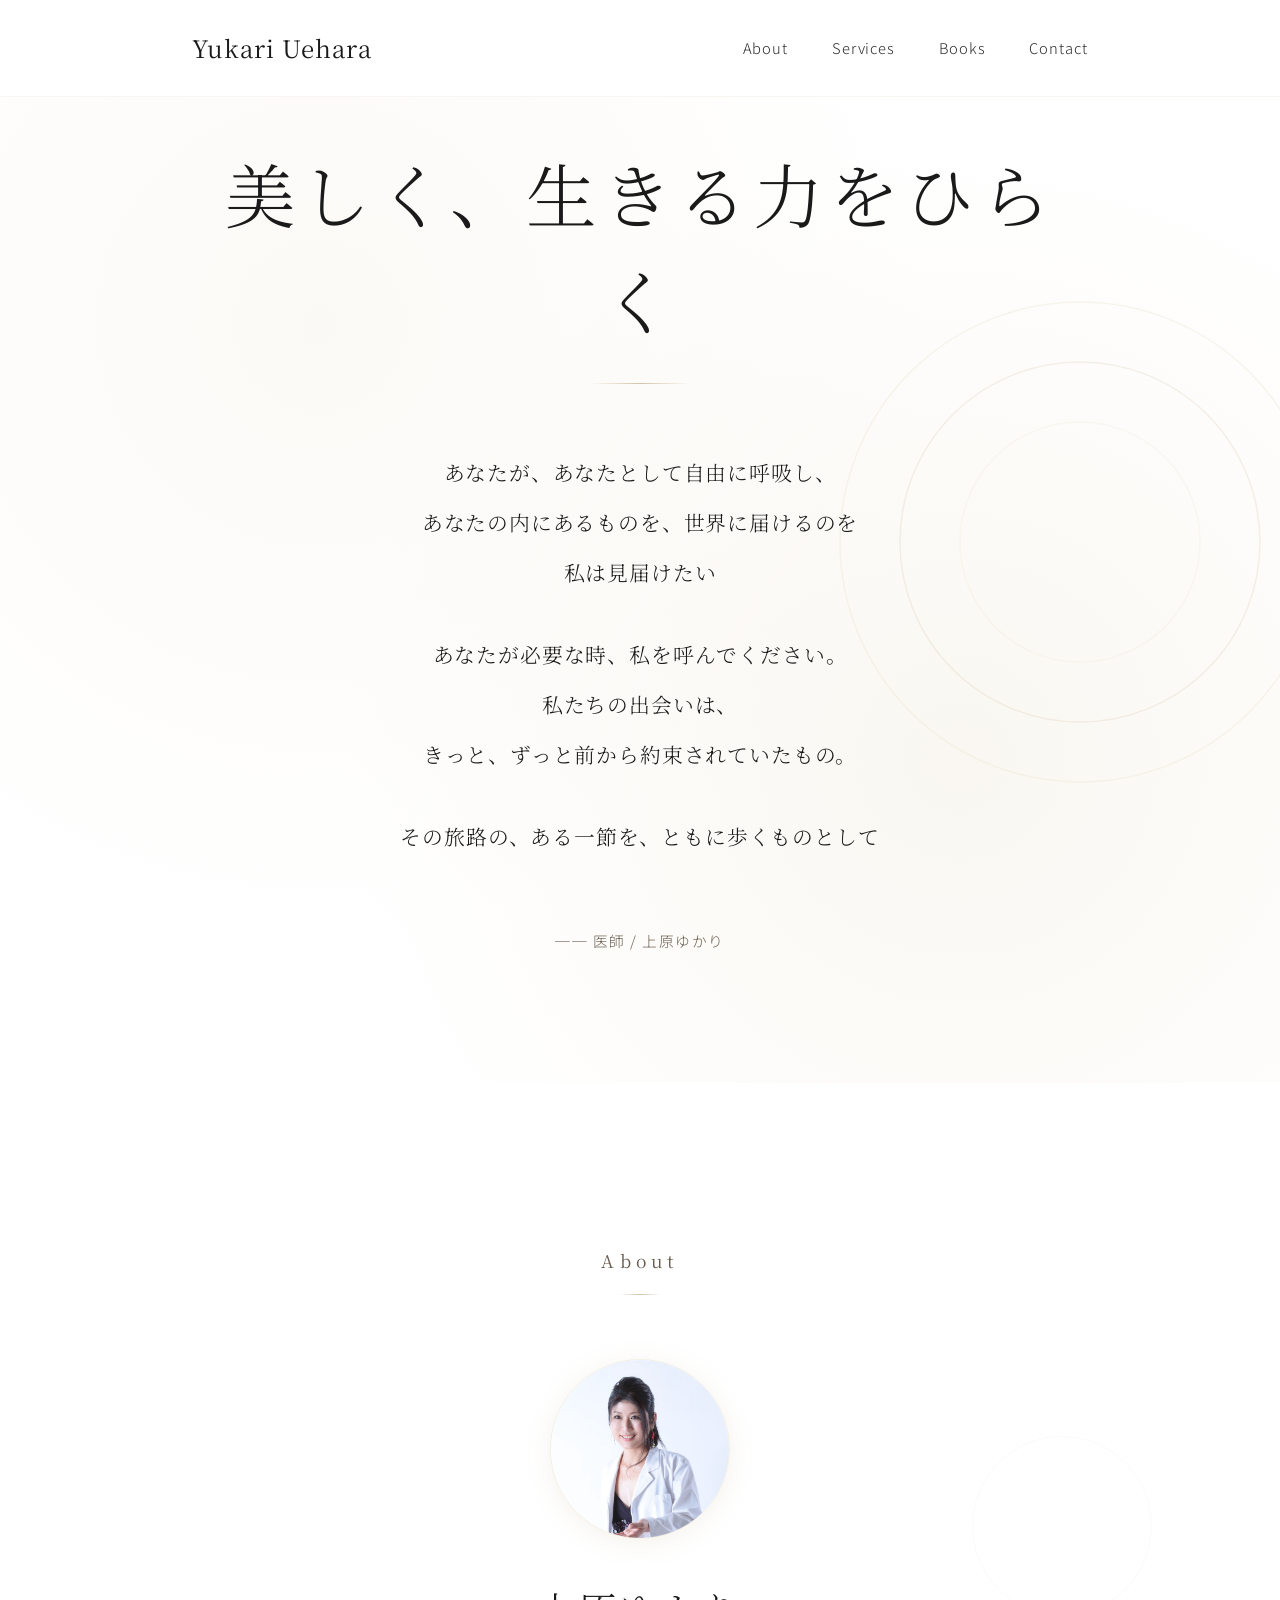
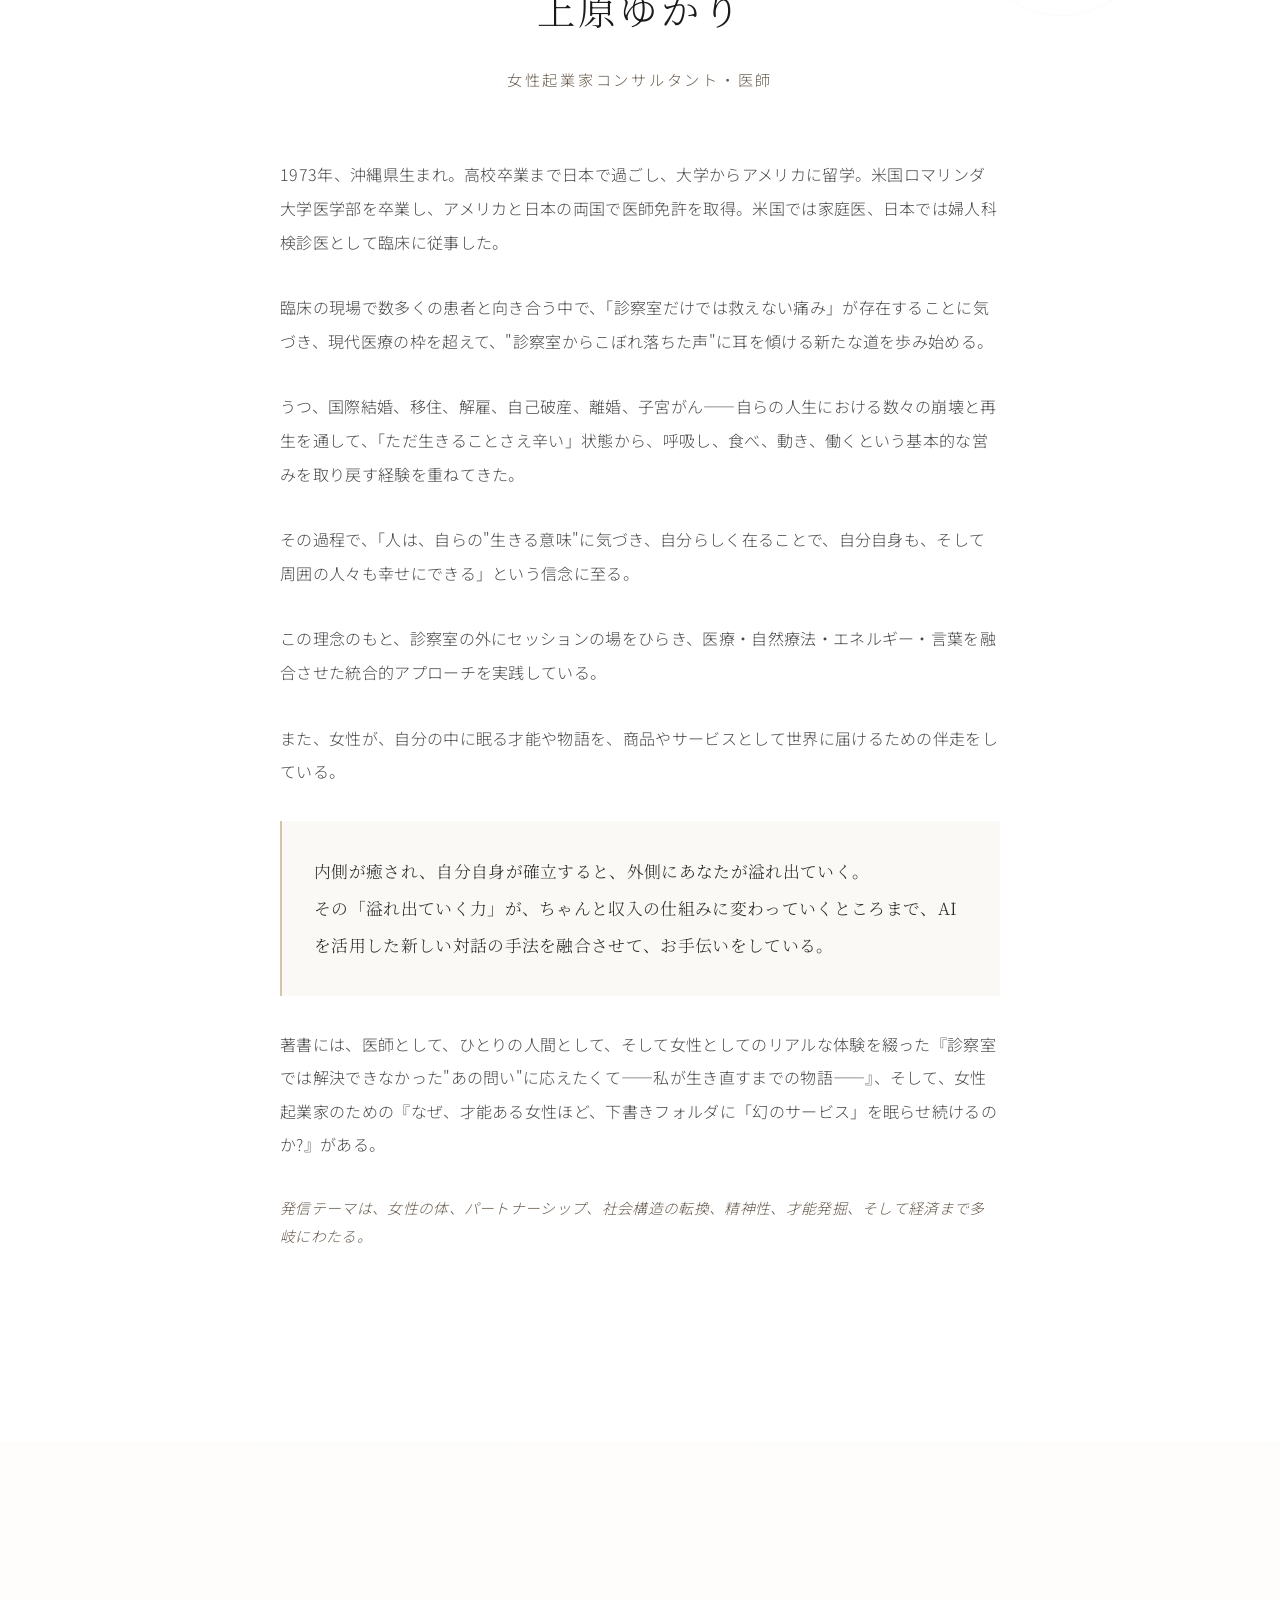
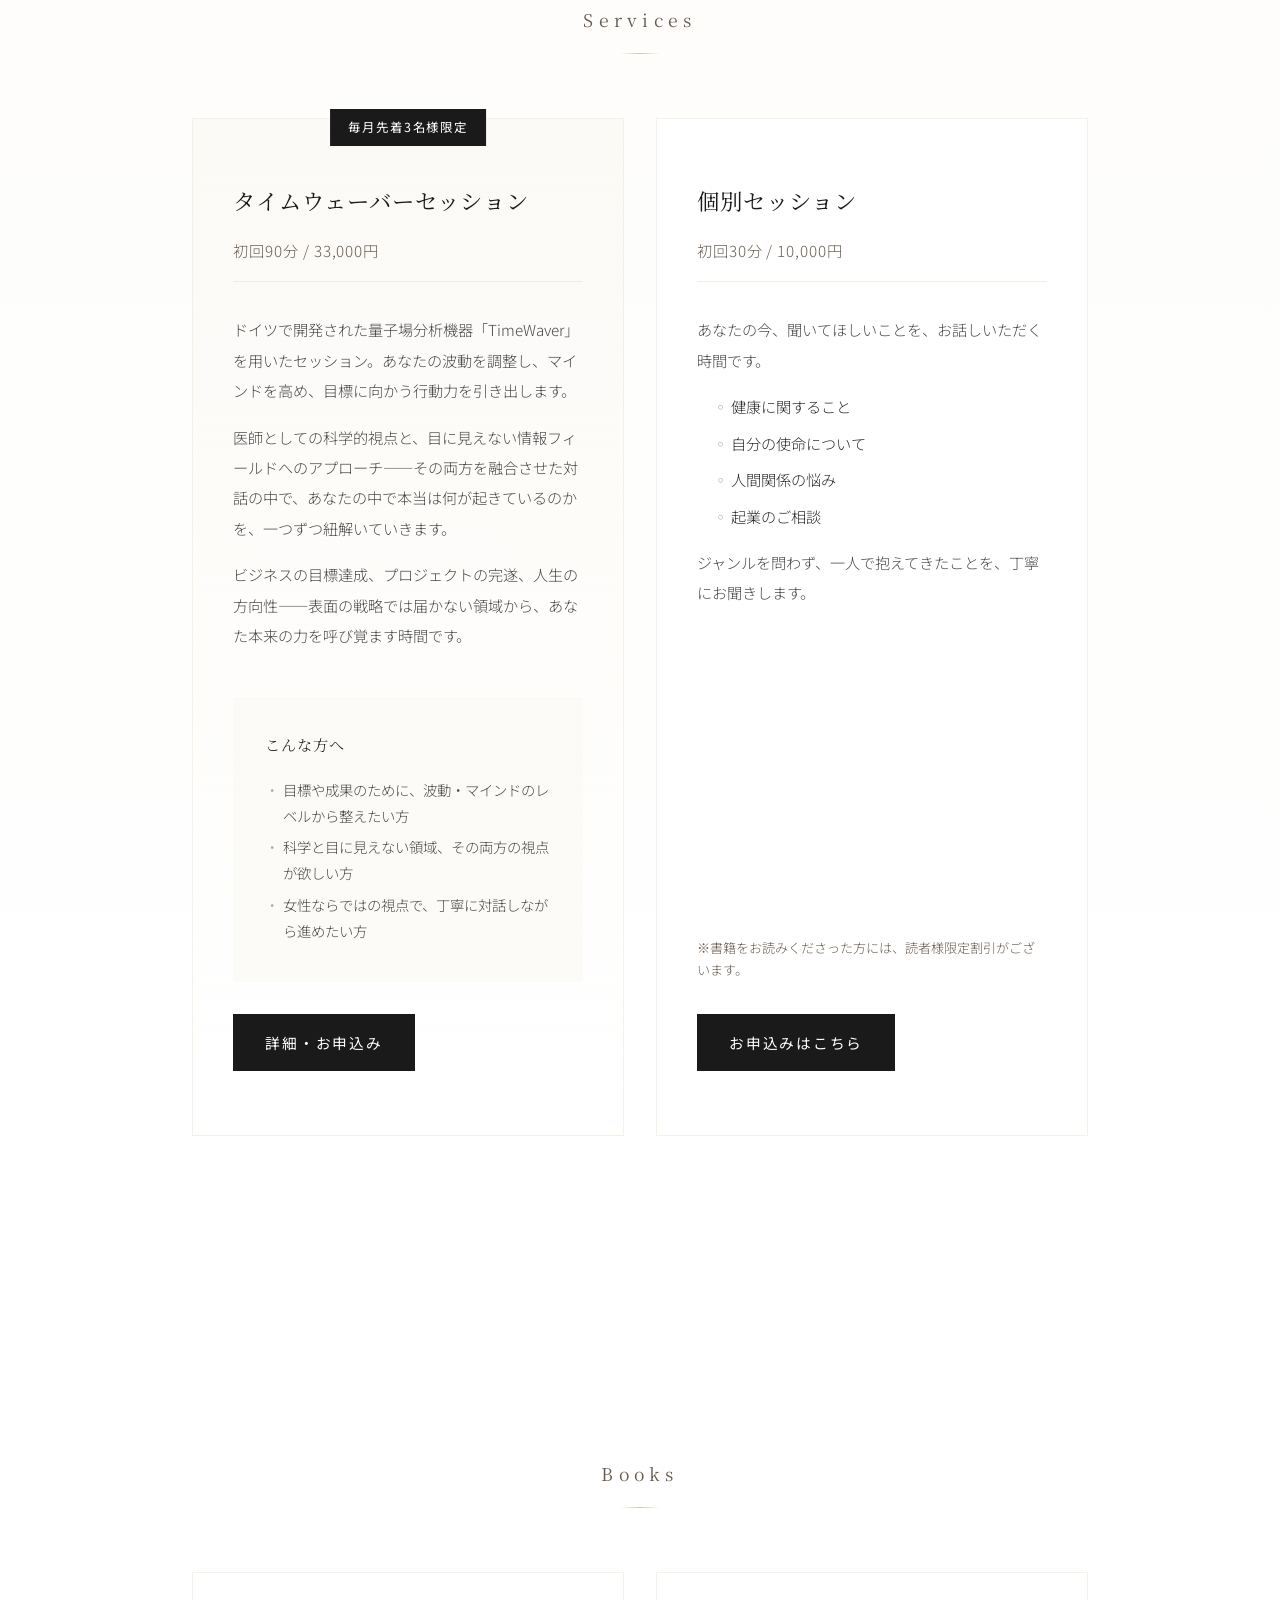
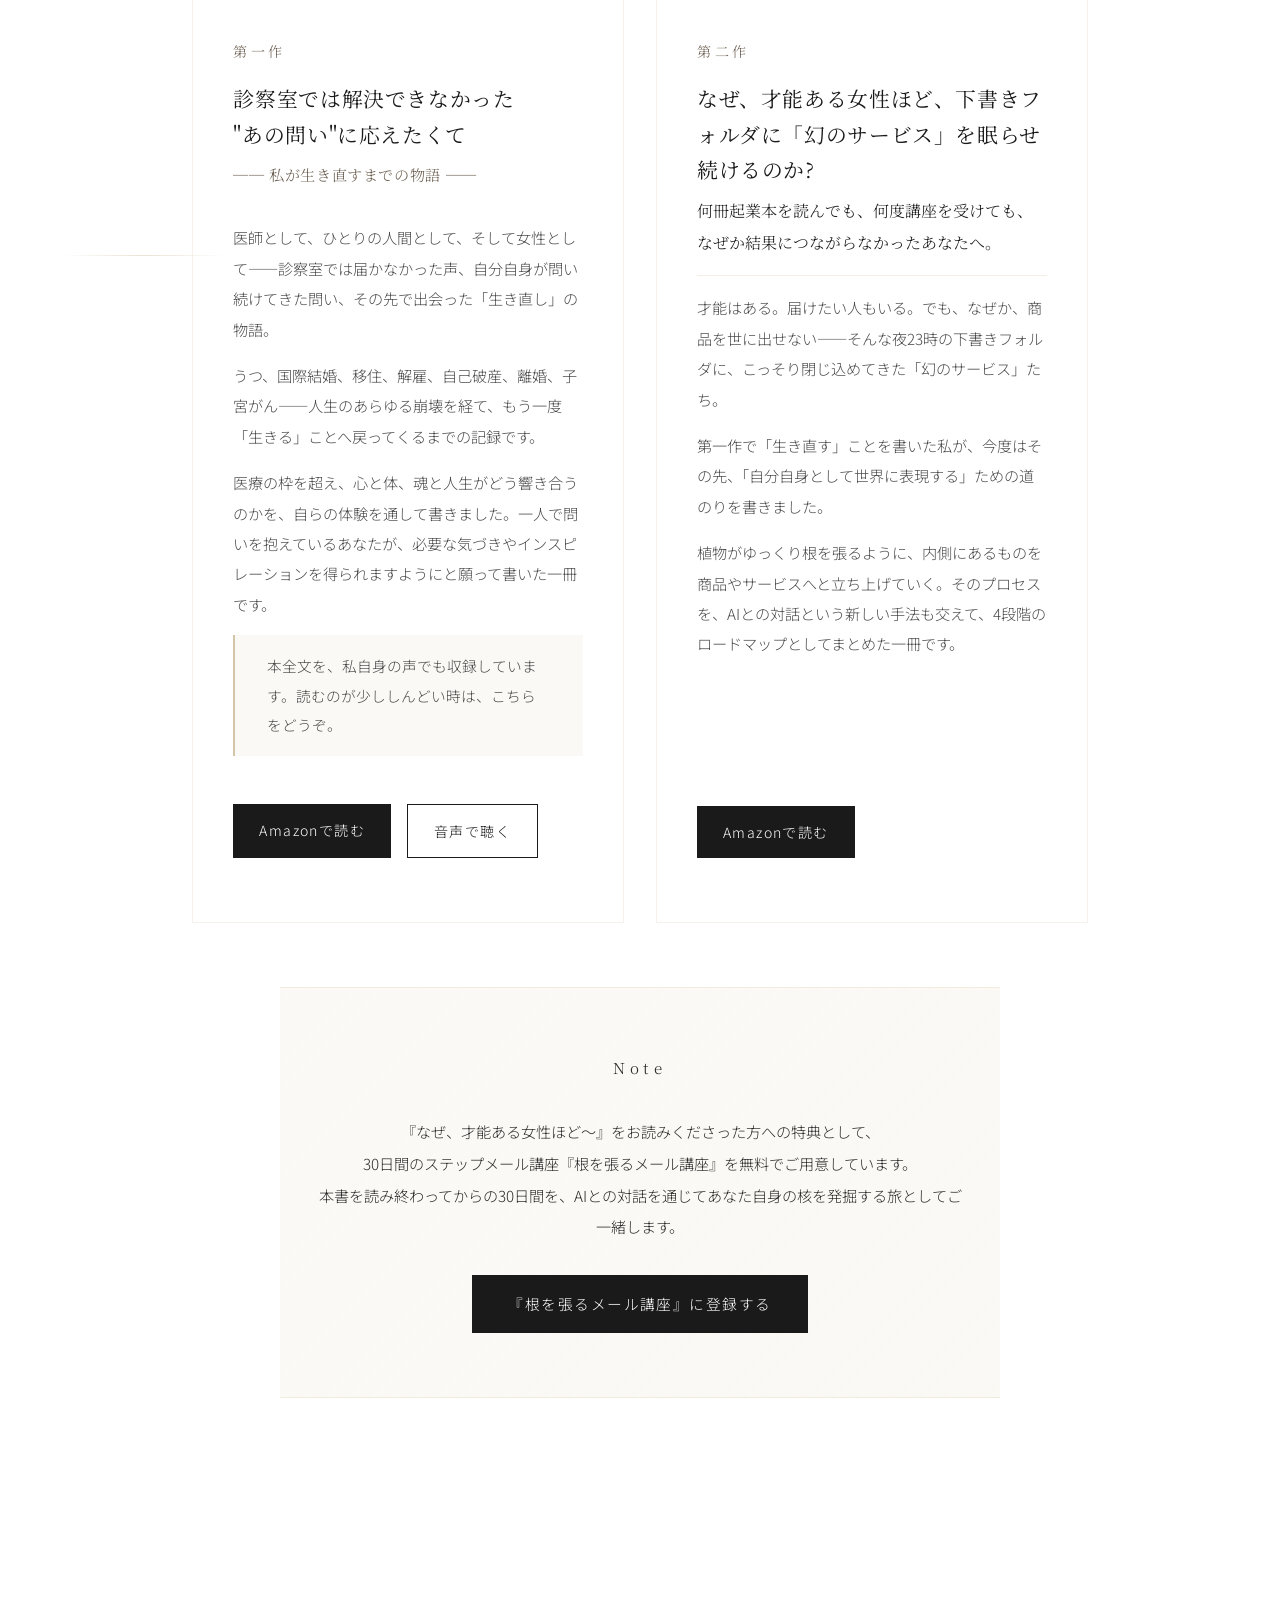
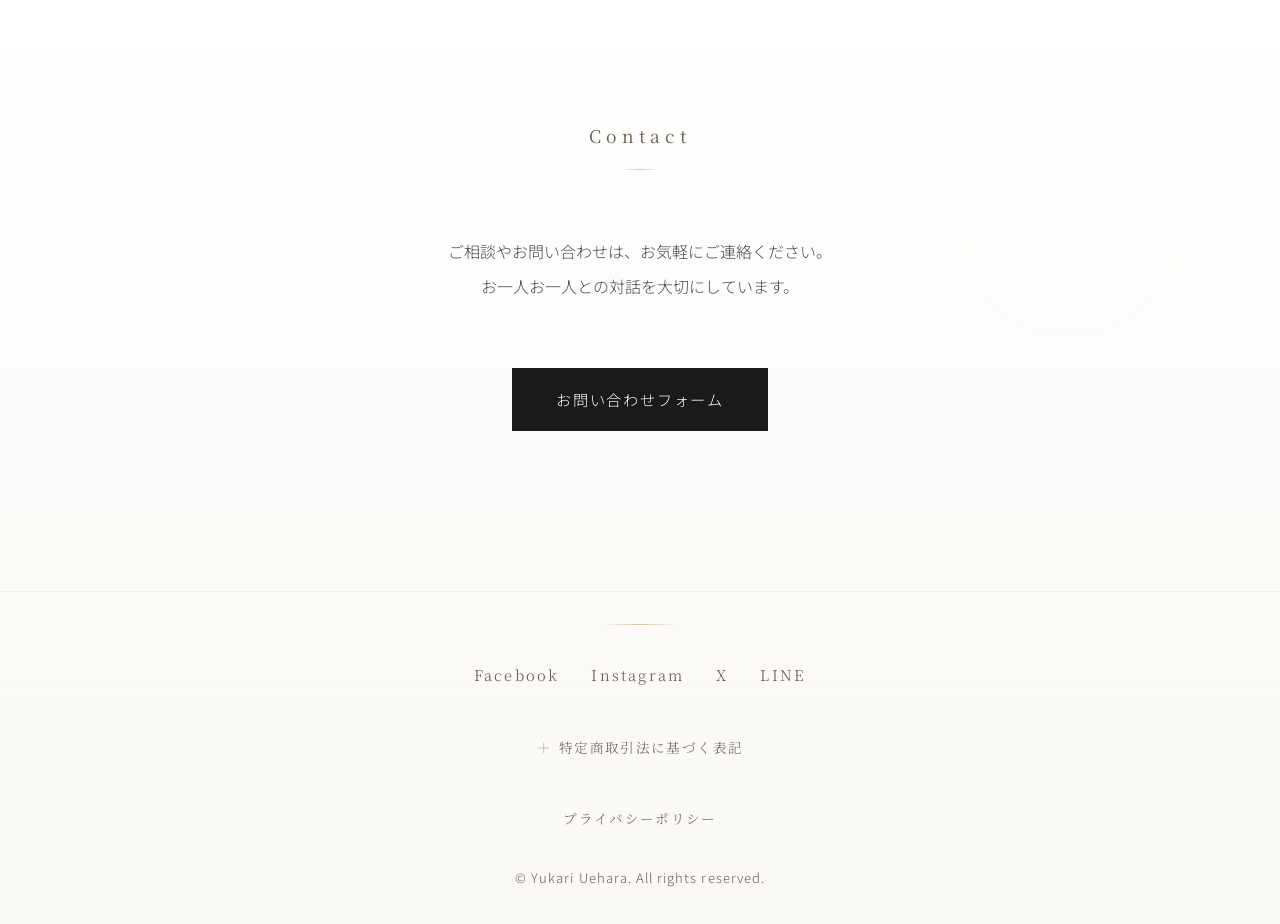
==== index.html @ 5e055781 "Add files via upload" ====
<!DOCTYPE html>
<html lang="ja">
<head>
    <meta charset="UTF-8">
    <meta name="viewport" content="width=device-width, initial-scale=1.0">
    <meta name="description" content="女性起業家コンサルタント・医師 上原ゆかり。内側を整え、外側に表現する旅をともに歩む伴走者として。タイムウェーバーセッション、個別セッション、書籍のご案内。">
    <meta name="keywords" content="上原ゆかり, 女性起業家コンサルタント, 医師, タイムウェーバー, ホリスティック医療, AI, 起業, 個別セッション">
    <meta property="og:title" content="Yukari Uehara - 美しく、生きる力をひらく">
    <meta property="og:description" content="女性起業家コンサルタント・医師 上原ゆかり。あなたが必要な時、私を呼んでください。">
    <meta property="og:type" content="website">
    <title>Yukari Uehara - 美しく、生きる力をひらく</title>
    <link rel="preconnect" href="https://fonts.googleapis.com">
    <link rel="preconnect" href="https://fonts.gstatic.com" crossorigin>
    <link href="https://fonts.googleapis.com/css2?family=Noto+Serif+JP:wght@300;400;500;600&family=Noto+Sans+JP:wght@300;400;500&display=swap" rel="stylesheet">
    <link rel="stylesheet" href="styles.css">
</head>
<body>
    <!-- Header -->
    <header>
        <div class="container header-inner">
            <div class="logo">
                <a href="#top">Yukari Uehara</a>
            </div>
            <button class="menu-toggle" aria-label="メニューを開く" aria-expanded="false">
                <span></span>
                <span></span>
                <span></span>
            </button>
            <nav id="primary-nav">
                <a href="#about">About</a>
                <a href="#services">Services</a>
                <a href="#books">Books</a>
                <a href="#contact">Contact</a>
            </nav>
        </div>
    </header>

    <main>
        <!-- Hero Section -->
        <section id="top" class="hero">
            <div class="hero-decoration" aria-hidden="true">
                <svg viewBox="0 0 200 200" xmlns="http://www.w3.org/2000/svg">
                    <circle cx="100" cy="100" r="80" fill="none" stroke="#E8DFC7" stroke-width="0.5" opacity="0.5"/>
                    <circle cx="100" cy="100" r="60" fill="none" stroke="#D4C4A8" stroke-width="0.5" opacity="0.4"/>
                    <circle cx="100" cy="100" r="40" fill="none" stroke="#E8DFC7" stroke-width="0.5" opacity="0.3"/>
                </svg>
            </div>
            <div class="container hero-content">
                <h1>美しく、生きる力をひらく</h1>
                <div class="hero-poem">
                    <p>
                        あなたが、あなたとして自由に呼吸し、<br>
                        あなたの内にあるものを、世界に届けるのを<br>
                        私は見届けたい
                    </p>
                    <p>
                        あなたが必要な時、私を呼んでください。<br>
                        私たちの出会いは、<br>
                        きっと、ずっと前から約束されていたもの。
                    </p>
                    <p>
                        その旅路の、ある一節を、ともに歩くものとして
                    </p>
                </div>
                <p class="hero-attribution">── 医師 / 上原ゆかり</p>
            </div>
        </section>

        <!-- About Section -->
        <section id="about" class="about">
            <div class="container">
                <h2 class="section-label">About</h2>
                <div class="profile">
                    <div class="profile-photo">
                        <img src="profile.jpg" alt="上原ゆかり" loading="lazy">
                    </div>
                    <h3 class="profile-name">上原ゆかり</h3>
                    <p class="profile-title">女性起業家コンサルタント・医師</p>
                </div>
                <div class="bio">
                    <p>
                        1973年、沖縄県生まれ。高校卒業まで日本で過ごし、大学からアメリカに留学。米国ロマリンダ大学医学部を卒業し、アメリカと日本の両国で医師免許を取得。米国では家庭医、日本では婦人科検診医として臨床に従事した。
                    </p>
                    <p>
                        臨床の現場で数多くの患者と向き合う中で、「診察室だけでは救えない痛み」が存在することに気づき、現代医療の枠を超えて、"診察室からこぼれ落ちた声"に耳を傾ける新たな道を歩み始める。
                    </p>
                    <p>
                        うつ、国際結婚、移住、解雇、自己破産、離婚、子宮がん——自らの人生における数々の崩壊と再生を通して、「ただ生きることさえ辛い」状態から、呼吸し、食べ、動き、働くという基本的な営みを取り戻す経験を重ねてきた。
                    </p>
                    <p>
                        その過程で、「人は、自らの"生きる意味"に気づき、自分らしく在ることで、自分自身も、そして周囲の人々も幸せにできる」という信念に至る。
                    </p>
                    <p>
                        この理念のもと、診察室の外にセッションの場をひらき、医療・自然療法・エネルギー・言葉を融合させた統合的アプローチを実践している。
                    </p>
                    <p>
                        また、女性が、自分の中に眠る才能や物語を、商品やサービスとして世界に届けるための伴走をしている。
                    </p>
                    <p class="bio-emphasis">
                        内側が癒され、自分自身が確立すると、外側にあなたが溢れ出ていく。<br>
                        その「溢れ出ていく力」が、ちゃんと収入の仕組みに変わっていくところまで、AIを活用した新しい対話の手法を融合させて、お手伝いをしている。
                    </p>
                    <p>
                        著書には、医師として、ひとりの人間として、そして女性としてのリアルな体験を綴った『診察室では解決できなかった"あの問い"に応えたくて——私が生き直すまでの物語——』、そして、女性起業家のための『なぜ、才能ある女性ほど、下書きフォルダに「幻のサービス」を眠らせ続けるのか?』がある。
                    </p>
                    <p class="bio-themes">
                        発信テーマは、女性の体、パートナーシップ、社会構造の転換、精神性、才能発掘、そして経済まで多岐にわたる。
                    </p>
                </div>
            </div>
        </section>

        <!-- Services Section -->
        <section id="services" class="services">
            <div class="container">
                <h2 class="section-label">Services</h2>
                <div class="services-grid">
                    <!-- Service 1: TimeWaver -->
                    <article class="service-card service-primary">
                        <div class="service-tag">毎月先着3名様限定</div>
                        <h3>タイムウェーバーセッション</h3>
                        <p class="service-price">初回90分 / 33,000円</p>
                        <div class="service-description">
                            <p>
                                ドイツで開発された量子場分析機器「TimeWaver」を用いたセッション。あなたの波動を調整し、マインドを高め、目標に向かう行動力を引き出します。
                            </p>
                            <p>
                                医師としての科学的視点と、目に見えない情報フィールドへのアプローチ——その両方を融合させた対話の中で、あなたの中で本当は何が起きているのかを、一つずつ紐解いていきます。
                            </p>
                            <p>
                                ビジネスの目標達成、プロジェクトの完遂、人生の方向性——表面の戦略では届かない領域から、あなた本来の力を呼び覚ます時間です。
                            </p>
                        </div>
                        <div class="service-target">
                            <p class="service-target-label">こんな方へ</p>
                            <ul>
                                <li>目標や成果のために、波動・マインドのレベルから整えたい方</li>
                                <li>科学と目に見えない領域、その両方の視点が欲しい方</li>
                                <li>女性ならではの視点で、丁寧に対話しながら進めたい方</li>
                            </ul>
                        </div>
                        <a href="https://drtimewaver.com/" class="service-cta" target="_blank" rel="noopener">詳細・お申込み</a>
                    </article>

                    <!-- Service 2: 個別セッション -->
                    <article class="service-card">
                        <h3>個別セッション</h3>
                        <p class="service-price">初回30分 / 10,000円</p>
                        <div class="service-description">
                            <p>あなたの今、聞いてほしいことを、お話しいただく時間です。</p>
                            <ul class="service-topics">
                                <li>健康に関すること</li>
                                <li>自分の使命について</li>
                                <li>人間関係の悩み</li>
                                <li>起業のご相談</li>
                            </ul>
                            <p>ジャンルを問わず、一人で抱えてきたことを、丁寧にお聞きします。</p>
                        </div>
                        <p class="service-note">※書籍をお読みくださった方には、読者様限定割引がございます。</p>
                        <a href="https://forms.gle/oBbmN3Bt9bSBzpuL7" class="service-cta" target="_blank" rel="noopener">お申込みはこちら</a>
                    </article>
                </div>
            </div>
        </section>

        <!-- Books Section -->
        <section id="books" class="books">
            <div class="container">
                <h2 class="section-label">Books</h2>
                <div class="books-grid">
                    <!-- Book 1 -->
                    <article class="book-card">
                        <div class="book-number">第一作</div>
                        <h3>診察室では解決できなかった<br>"あの問い"に応えたくて</h3>
                        <p class="book-subtitle">── 私が生き直すまでの物語 ──</p>
                        <div class="book-description">
                            <p>
                                医師として、ひとりの人間として、そして女性として——診察室では届かなかった声、自分自身が問い続けてきた問い、その先で出会った「生き直し」の物語。
                            </p>
                            <p>
                                うつ、国際結婚、移住、解雇、自己破産、離婚、子宮がん——人生のあらゆる崩壊を経て、もう一度「生きる」ことへ戻ってくるまでの記録です。
                            </p>
                            <p>
                                医療の枠を超え、心と体、魂と人生がどう響き合うのかを、自らの体験を通して書きました。一人で問いを抱えているあなたが、必要な気づきやインスピレーションを得られますようにと願って書いた一冊です。
                            </p>
                            <p class="book-note">
                                本全文を、私自身の声でも収録しています。読むのが少ししんどい時は、こちらをどうぞ。
                            </p>
                        </div>
                        <div class="book-links">
                            <a href="https://amzn.to/4kXAg3S" class="book-link" target="_blank" rel="noopener">Amazonで読む</a>
                            <a href="https://vimeo.com/1092642328/0027fd2500?share=copy&fl=sv&fe=ci" class="book-link book-link-secondary" target="_blank" rel="noopener">音声で聴く</a>
                        </div>
                    </article>

                    <!-- Book 2 -->
                    <article class="book-card">
                        <div class="book-number">第二作</div>
                        <h3>なぜ、才能ある女性ほど、下書きフォルダに「幻のサービス」を眠らせ続けるのか?</h3>
                        <div class="book-description">
                            <p class="book-lead">
                                何冊起業本を読んでも、何度講座を受けても、なぜか結果につながらなかったあなたへ。
                            </p>
                            <p>
                                才能はある。届けたい人もいる。でも、なぜか、商品を世に出せない——そんな夜23時の下書きフォルダに、こっそり閉じ込めてきた「幻のサービス」たち。
                            </p>
                            <p>
                                第一作で「生き直す」ことを書いた私が、今度はその先、「自分自身として世界に表現する」ための道のりを書きました。
                            </p>
                            <p>
                                植物がゆっくり根を張るように、内側にあるものを商品やサービスへと立ち上げていく。そのプロセスを、AIとの対話という新しい手法も交えて、4段階のロードマップとしてまとめた一冊です。
                            </p>
                        </div>
                        <div class="book-links">
                            <a href="#" class="book-link" target="_blank" rel="noopener">Amazonで読む</a>
                        </div>
                    </article>
                </div>

                <!-- Step-mail Note -->
                <div class="stepmail-note">
                    <p class="stepmail-label">Note</p>
                    <p>
                        『なぜ、才能ある女性ほど〜』をお読みくださった方への特典として、<br>
                        30日間のステップメール講座『根を張るメール講座』を無料でご用意しています。<br>
                        本書を読み終わってからの30日間を、AIとの対話を通じてあなた自身の核を発掘する旅としてご一緒します。
                    </p>
                    <a href="https://yukaridulan.com/p/r/XmqVpapb" class="stepmail-cta" target="_blank" rel="noopener">『根を張るメール講座』に登録する</a>
                </div>
            </div>
        </section>

        <!-- Contact Section -->
        <section id="contact" class="contact">
            <div class="container">
                <h2 class="section-label">Contact</h2>
                <p class="contact-intro">
                    ご相談やお問い合わせは、お気軽にご連絡ください。<br>
                    お一人お一人との対話を大切にしています。
                </p>
                <a href="https://forms.gle/oBbmN3Bt9bSBzpuL7" class="contact-cta" target="_blank" rel="noopener">お問い合わせフォーム</a>
            </div>
        </section>
    </main>

    <!-- Footer -->
    <footer>
        <div class="container">
            <div class="footer-sns">
                <a href="https://www.facebook.com/dr.yukari.uehara/" target="_blank" rel="noopener" aria-label="Facebook">Facebook</a>
                <a href="https://www.instagram.com/dr.yukari/" target="_blank" rel="noopener" aria-label="Instagram">Instagram</a>
                <a href="https://x.com/dryukariuehara" target="_blank" rel="noopener" aria-label="X (Twitter)">X</a>
                <a href="https://line.me/R/ti/p/%40xxl5711h" target="_blank" rel="noopener" aria-label="LINE">LINE</a>
            </div>

            <details class="footer-tokutei">
                <summary>特定商取引法に基づく表記</summary>
                <div class="tokutei-content">
                    <dl>
                        <dt>販売業者</dt><dd>株式会社ナケア</dd>
                        <dt>販売責任者</dt><dd>上原ゆかり</dd>
                        <dt>所在地</dt><dd>〒160-0023 東京都新宿区西新宿3丁目3番13号 西新宿水間ビル6階</dd>
                        <dt>電話番号</dt><dd>070-8300-2403</dd>
                        <dt>メールアドレス</dt><dd>druehara@gmail.com</dd>
                        <dt>お支払い方法</dt><dd>クレジットカード または 銀行振込</dd>
                        <dt>お申込み方法</dt><dd>お問い合わせフォームからご連絡ください</dd>
                    </dl>
                </div>
            </details>

            <div class="footer-links">
                <a href="privacy.html">プライバシーポリシー</a>
            </div>

            <p class="footer-copy">© Yukari Uehara. All rights reserved.</p>
        </div>
    </footer>

    <script>
        // Mobile menu toggle
        const menuToggle = document.querySelector('.menu-toggle');
        const nav = document.getElementById('primary-nav');
        menuToggle.addEventListener('click', () => {
            const isOpen = nav.classList.toggle('is-open');
            menuToggle.classList.toggle('is-open');
            menuToggle.setAttribute('aria-expanded', isOpen);
        });

        // Close mobile menu when clicking a link
        nav.querySelectorAll('a').forEach(link => {
            link.addEventListener('click', () => {
                nav.classList.remove('is-open');
                menuToggle.classList.remove('is-open');
                menuToggle.setAttribute('aria-expanded', 'false');
            });
        });

        // Fade-in on scroll
        const fadeElements = document.querySelectorAll('section, .service-card, .book-card');
        const observer = new IntersectionObserver((entries) => {
            entries.forEach(entry => {
                if (entry.isIntersecting) {
                    entry.target.classList.add('is-visible');
                    observer.unobserve(entry.target);
                }
            });
        }, { threshold: 0.1, rootMargin: '0px 0px -50px 0px' });

        fadeElements.forEach(el => {
            el.classList.add('fade-in');
            observer.observe(el);
        });
    </script>
</body>
</html>
---- styles.css ----
/* ========================================
   Yukari Uehara - styles.css
   美しく、生きる力をひらく
   ======================================== */

/* --------------------------------
   CSS Variables
   -------------------------------- */
:root {
    /* Colors - Organic, refined palette */
    --color-bg: #FFFFFF;
    --color-bg-soft: #FAF6EE;
    --color-cream: #F5F1E8;
    --color-beige-light: #E8DFC7;
    --color-beige: #D4C4A8;
    --color-beige-deep: #B8A582;
    --color-brown-muted: #6A5D4F;
    --color-text-primary: #1A1A1A;
    --color-text: #2C2C2C;
    --color-text-secondary: #4A4A4A;
    --color-text-muted: #6A5D4F;
    --color-accent: #8B6F47;

    /* Typography */
    --font-serif: 'Noto Serif JP', 'Yu Mincho', '游明朝', serif;
    --font-sans: 'Noto Sans JP', sans-serif;

    /* Spacing */
    --space-xs: 0.5rem;
    --space-sm: 1rem;
    --space-md: 2rem;
    --space-lg: 4rem;
    --space-xl: 8rem;
    --space-xxl: 10rem;

    /* Layout */
    --container-max: 1100px;
    --container-padding: 8%;
    --container-padding-mobile: 6%;
}

/* --------------------------------
   Reset
   -------------------------------- */
*, *::before, *::after {
    margin: 0;
    padding: 0;
    box-sizing: border-box;
}

html {
    scroll-behavior: smooth;
    scroll-padding-top: 80px;
}

body {
    font-family: var(--font-sans);
    background-color: var(--color-bg);
    color: var(--color-text);
    line-height: 2.0;
    font-size: 16px;
    font-weight: 300;
    overflow-x: hidden;
}

img {
    max-width: 100%;
    height: auto;
    display: block;
}

a {
    color: inherit;
    text-decoration: none;
    transition: opacity 0.3s ease, color 0.3s ease;
}

ul, ol {
    list-style: none;
}

button {
    background: none;
    border: none;
    cursor: pointer;
    font-family: inherit;
    color: inherit;
}

/* --------------------------------
   Container
   -------------------------------- */
.container {
    max-width: var(--container-max);
    margin: 0 auto;
    padding: 0 var(--container-padding);
}

@media (max-width: 768px) {
    .container {
        padding: 0 var(--container-padding-mobile);
    }
}

/* --------------------------------
   Header
   -------------------------------- */
header {
    position: fixed;
    top: 0;
    left: 0;
    right: 0;
    background-color: rgba(255, 255, 255, 0.96);
    backdrop-filter: blur(20px);
    -webkit-backdrop-filter: blur(20px);
    z-index: 1000;
    padding: 24px 0;
    border-bottom: 1px solid rgba(212, 196, 168, 0.15);
    transition: padding 0.3s ease;
}

.header-inner {
    display: flex;
    justify-content: space-between;
    align-items: center;
}

.logo a {
    font-family: var(--font-serif);
    font-size: 1.5rem;
    font-weight: 400;
    color: var(--color-text-primary);
    letter-spacing: 0.04em;
}

.logo a:hover {
    opacity: 0.7;
}

nav {
    display: flex;
    align-items: center;
}

nav a {
    font-family: var(--font-sans);
    color: var(--color-text);
    margin-left: 44px;
    font-weight: 300;
    font-size: 0.92rem;
    letter-spacing: 0.06em;
    position: relative;
}

nav a::after {
    content: '';
    position: absolute;
    bottom: -8px;
    left: 50%;
    transform: translateX(-50%);
    width: 0;
    height: 1px;
    background: linear-gradient(90deg, transparent, var(--color-beige), transparent);
    transition: width 0.4s ease;
}

nav a:hover::after {
    width: 100%;
}

/* Mobile Menu Toggle */
.menu-toggle {
    display: none;
    flex-direction: column;
    justify-content: space-between;
    width: 28px;
    height: 18px;
    z-index: 1001;
}

.menu-toggle span {
    display: block;
    width: 100%;
    height: 1px;
    background-color: var(--color-text-primary);
    transition: transform 0.3s ease, opacity 0.3s ease;
}

.menu-toggle.is-open span:nth-child(1) {
    transform: translateY(8px) rotate(45deg);
}

.menu-toggle.is-open span:nth-child(2) {
    opacity: 0;
}

.menu-toggle.is-open span:nth-child(3) {
    transform: translateY(-8px) rotate(-45deg);
}

/* --------------------------------
   Sections - Common
   -------------------------------- */
section {
    padding: var(--space-xxl) 0;
    position: relative;
}

.section-label {
    font-family: var(--font-serif);
    font-size: 1.1rem;
    font-weight: 400;
    letter-spacing: 0.3em;
    text-align: center;
    color: var(--color-brown-muted);
    margin-bottom: var(--space-lg);
    position: relative;
}

.section-label::after {
    content: '';
    display: block;
    width: 40px;
    height: 1px;
    background: linear-gradient(90deg, transparent, var(--color-beige), transparent);
    margin: var(--space-sm) auto 0;
}

/* --------------------------------
   Hero Section
   -------------------------------- */
.hero {
    min-height: 100vh;
    display: flex;
    align-items: center;
    justify-content: center;
    text-align: center;
    position: relative;
    padding: 140px 0 var(--space-xl);
    background:
        radial-gradient(circle at 25% 30%, rgba(245, 241, 232, 0.4) 0%, transparent 50%),
        radial-gradient(circle at 75% 70%, rgba(232, 223, 199, 0.25) 0%, transparent 50%);
    overflow: hidden;
}

.hero-decoration {
    position: absolute;
    top: 50%;
    right: -100px;
    transform: translateY(-50%);
    width: 600px;
    height: 600px;
    opacity: 0.6;
    pointer-events: none;
    z-index: 0;
}

.hero-decoration svg {
    width: 100%;
    height: 100%;
    animation: gentle-rotate 60s linear infinite;
}

@keyframes gentle-rotate {
    from { transform: rotate(0deg); }
    to { transform: rotate(360deg); }
}

.hero-content {
    position: relative;
    z-index: 1;
}

.hero h1 {
    font-family: var(--font-serif);
    font-size: clamp(2.4rem, 5.5vw, 4.6rem);
    font-weight: 300;
    line-height: 1.5;
    letter-spacing: 0.08em;
    color: var(--color-text-primary);
    margin-bottom: var(--space-lg);
    position: relative;
}

.hero h1::after {
    content: '';
    display: block;
    width: 100px;
    height: 1px;
    background: linear-gradient(90deg, transparent, var(--color-beige), transparent);
    margin: var(--space-md) auto 0;
}

.hero-poem {
    font-family: var(--font-serif);
    font-size: clamp(1.05rem, 1.8vw, 1.3rem);
    font-weight: 300;
    line-height: 2.4;
    color: var(--color-text-primary);
    letter-spacing: 0.04em;
    max-width: 700px;
    margin: 0 auto;
}

.hero-poem p {
    margin-bottom: var(--space-md);
}

.hero-poem p:last-child {
    margin-bottom: 0;
}

.hero-attribution {
    font-family: var(--font-sans);
    font-size: 0.92rem;
    font-weight: 300;
    color: var(--color-text-muted);
    letter-spacing: 0.1em;
    margin-top: var(--space-lg);
}

/* --------------------------------
   Vision (想い) Section
   -------------------------------- */
.vision {
    background: linear-gradient(180deg, rgba(255, 255, 255, 1) 0%, rgba(245, 241, 232, 0.3) 100%);
    text-align: center;
    position: relative;
}

.vision::before {
    content: '';
    position: absolute;
    top: 10%;
    left: 12%;
    width: 140px;
    height: 140px;
    border: 1px solid rgba(232, 223, 199, 0.4);
    border-radius: 50%;
    opacity: 0.5;
    pointer-events: none;
}

.vision::after {
    content: '';
    position: absolute;
    bottom: 15%;
    right: 8%;
    width: 200px;
    height: 1px;
    background: linear-gradient(90deg, transparent, var(--color-beige), transparent);
    opacity: 0.5;
    pointer-events: none;
}

.vision-content {
    font-family: var(--font-serif);
    font-size: clamp(1rem, 1.5vw, 1.15rem);
    line-height: 2.4;
    letter-spacing: 0.04em;
    color: var(--color-text);
    max-width: 720px;
    margin: 0 auto;
    font-weight: 300;
}

.vision-content p {
    margin-bottom: var(--space-md);
}

.vision-opening {
    font-size: clamp(1.15rem, 2vw, 1.4rem) !important;
    color: var(--color-text-primary) !important;
    margin-bottom: var(--space-lg) !important;
}

.vision-closing {
    margin-top: var(--space-md);
}

/* --------------------------------
   About Section
   -------------------------------- */
.about {
    text-align: center;
    position: relative;
}

.about::before {
    content: '';
    position: absolute;
    top: 18%;
    right: 10%;
    width: 180px;
    height: 180px;
    border: 1px solid rgba(232, 223, 199, 0.3);
    border-radius: 50%;
    opacity: 0.5;
    pointer-events: none;
}

.profile {
    margin-bottom: var(--space-lg);
}

.profile-photo {
    width: 180px;
    height: 180px;
    margin: 0 auto var(--space-md);
    border-radius: 50%;
    overflow: hidden;
    position: relative;
    box-shadow: 0 4px 24px rgba(184, 165, 130, 0.15);
    border: 1px solid rgba(232, 223, 199, 0.5);
}

.profile-photo::after {
    content: '';
    position: absolute;
    inset: -6px;
    border-radius: 50%;
    border: 1px solid rgba(232, 223, 199, 0.4);
    pointer-events: none;
}

.profile-photo img {
    width: 100%;
    height: 100%;
    object-fit: cover;
    object-position: center;
}

.profile-name {
    font-family: var(--font-serif);
    font-size: clamp(1.8rem, 3vw, 2.4rem);
    font-weight: 300;
    letter-spacing: 0.08em;
    color: var(--color-text-primary);
    margin-bottom: var(--space-sm);
}

.profile-title {
    font-family: var(--font-sans);
    font-size: 0.95rem;
    font-weight: 300;
    letter-spacing: 0.18em;
    color: var(--color-brown-muted);
}

.bio {
    text-align: left;
    max-width: 720px;
    margin: 0 auto;
    font-size: 1rem;
    line-height: 2.1;
    color: var(--color-text-secondary);
    letter-spacing: 0.02em;
}

.bio p {
    margin-bottom: var(--space-md);
}

.bio-emphasis {
    padding: var(--space-md);
    background-color: rgba(245, 241, 232, 0.4);
    border-left: 2px solid var(--color-beige);
    color: var(--color-text);
    font-family: var(--font-serif);
    font-size: 1.05rem;
    line-height: 2.2;
}

.bio-themes {
    font-size: 0.92rem;
    color: var(--color-text-muted);
    font-style: italic;
    line-height: 1.9;
}

/* --------------------------------
   Services Section
   -------------------------------- */
.services {
    background: linear-gradient(180deg, rgba(245, 241, 232, 0.15) 0%, rgba(255, 255, 255, 1) 100%);
    position: relative;
}

.services-grid {
    display: grid;
    grid-template-columns: repeat(2, 1fr);
    gap: var(--space-md);
    max-width: 980px;
    margin: 0 auto;
}

.service-card {
    background: var(--color-bg);
    border: 1px solid rgba(232, 223, 199, 0.4);
    padding: var(--space-lg) calc(var(--space-md) + 0.5rem);
    transition: transform 0.4s ease, box-shadow 0.4s ease;
    position: relative;
    display: flex;
    flex-direction: column;
}

.service-card:hover {
    transform: translateY(-4px);
    box-shadow: 0 20px 50px rgba(184, 165, 130, 0.12);
}

.service-primary {
    background: linear-gradient(180deg, rgba(245, 241, 232, 0.3) 0%, var(--color-bg) 100%);
}

.service-tag {
    position: absolute;
    top: -10px;
    left: 50%;
    transform: translateX(-50%);
    background: var(--color-text-primary);
    color: var(--color-bg);
    font-size: 0.78rem;
    letter-spacing: 0.15em;
    padding: 6px 18px;
    font-family: var(--font-sans);
    font-weight: 400;
    white-space: nowrap;
}

.service-card h3 {
    font-family: var(--font-serif);
    font-size: 1.4rem;
    font-weight: 400;
    letter-spacing: 0.04em;
    margin-bottom: var(--space-sm);
    color: var(--color-text-primary);
    line-height: 1.6;
}

.service-price {
    font-family: var(--font-sans);
    font-size: 0.95rem;
    color: var(--color-brown-muted);
    letter-spacing: 0.06em;
    margin-bottom: var(--space-md);
    padding-bottom: var(--space-sm);
    border-bottom: 1px solid rgba(232, 223, 199, 0.5);
}

.service-description {
    font-size: 0.95rem;
    line-height: 2.0;
    color: var(--color-text-secondary);
    margin-bottom: var(--space-md);
    flex-grow: 1;
}

.service-description p {
    margin-bottom: var(--space-sm);
}

.service-topics {
    margin: var(--space-sm) 0;
    padding-left: var(--space-sm);
}

.service-topics li {
    position: relative;
    padding-left: 1.2em;
    margin-bottom: 0.4em;
    font-size: 0.95rem;
    color: var(--color-text);
}

.service-topics li::before {
    content: '◦';
    position: absolute;
    left: 0;
    color: var(--color-beige-deep);
}

.service-target {
    background: rgba(245, 241, 232, 0.3);
    padding: var(--space-md);
    margin-bottom: var(--space-md);
}

.service-target-label {
    font-family: var(--font-serif);
    font-size: 0.95rem;
    color: var(--color-text-primary);
    margin-bottom: var(--space-sm);
    letter-spacing: 0.06em;
}

.service-target ul li {
    position: relative;
    padding-left: 1.2em;
    font-size: 0.9rem;
    margin-bottom: 0.4em;
    color: var(--color-text-secondary);
    line-height: 1.8;
}

.service-target ul li::before {
    content: '・';
    position: absolute;
    left: 0;
    color: var(--color-beige-deep);
}

.service-note {
    font-size: 0.82rem;
    color: var(--color-text-muted);
    margin-bottom: var(--space-md);
    line-height: 1.7;
}

.service-cta {
    display: inline-block;
    text-align: center;
    padding: 14px 32px;
    background: var(--color-text-primary);
    color: var(--color-bg);
    font-family: var(--font-sans);
    font-size: 0.92rem;
    letter-spacing: 0.12em;
    font-weight: 400;
    transition: background-color 0.3s ease, transform 0.3s ease;
    margin-top: auto;
    align-self: flex-start;
}

.service-cta:hover {
    background: var(--color-accent);
    transform: translateY(-2px);
}

/* --------------------------------
   Books Section
   -------------------------------- */
.books {
    position: relative;
}

.books::after {
    content: '';
    position: absolute;
    top: 30%;
    left: 5%;
    width: 160px;
    height: 1px;
    background: linear-gradient(90deg, transparent, var(--color-beige), transparent);
    opacity: 0.5;
    pointer-events: none;
}

.books-grid {
    display: grid;
    grid-template-columns: repeat(2, 1fr);
    gap: var(--space-md);
    max-width: 980px;
    margin: 0 auto var(--space-lg);
}

.book-card {
    background: var(--color-bg);
    border: 1px solid rgba(232, 223, 199, 0.4);
    padding: var(--space-lg) calc(var(--space-md) + 0.5rem);
    display: flex;
    flex-direction: column;
    transition: transform 0.4s ease, box-shadow 0.4s ease;
}

.book-card:hover {
    transform: translateY(-4px);
    box-shadow: 0 20px 50px rgba(184, 165, 130, 0.12);
}

.book-number {
    font-family: var(--font-serif);
    font-size: 0.88rem;
    color: var(--color-brown-muted);
    letter-spacing: 0.25em;
    margin-bottom: var(--space-sm);
}

.book-card h3 {
    font-family: var(--font-serif);
    font-size: 1.3rem;
    font-weight: 400;
    line-height: 1.7;
    color: var(--color-text-primary);
    margin-bottom: var(--space-xs);
    letter-spacing: 0.03em;
}

.book-subtitle {
    font-family: var(--font-serif);
    font-size: 0.95rem;
    color: var(--color-text-muted);
    margin-bottom: var(--space-md);
    letter-spacing: 0.04em;
}

.book-description {
    font-size: 0.95rem;
    line-height: 2.0;
    color: var(--color-text-secondary);
    margin-bottom: var(--space-md);
    flex-grow: 1;
}

.book-description p {
    margin-bottom: var(--space-sm);
}

.book-lead {
    font-family: var(--font-serif);
    color: var(--color-text-primary) !important;
    font-size: 1rem !important;
    line-height: 2.0;
    border-bottom: 1px solid rgba(232, 223, 199, 0.5);
    padding-bottom: var(--space-sm);
}

.book-note {
    background: rgba(245, 241, 232, 0.4);
    padding: var(--space-sm) var(--space-md);
    font-size: 0.92rem;
    border-left: 2px solid var(--color-beige);
    margin-top: var(--space-sm);
}

.book-links {
    display: flex;
    gap: var(--space-sm);
    flex-wrap: wrap;
    margin-top: auto;
}

.book-link {
    display: inline-block;
    padding: 12px 26px;
    background: var(--color-text-primary);
    color: var(--color-bg);
    font-family: var(--font-sans);
    font-size: 0.88rem;
    letter-spacing: 0.1em;
    transition: background-color 0.3s ease, transform 0.3s ease;
}

.book-link:hover {
    background: var(--color-accent);
    transform: translateY(-2px);
}

.book-link-secondary {
    background: transparent;
    color: var(--color-text-primary);
    border: 1px solid var(--color-text-primary);
}

.book-link-secondary:hover {
    background: var(--color-text-primary);
    color: var(--color-bg);
}

/* --------------------------------
   Step-mail Note
   -------------------------------- */
.stepmail-note {
    max-width: 720px;
    margin: 0 auto;
    padding: var(--space-lg) var(--space-md);
    background: linear-gradient(135deg, rgba(245, 241, 232, 0.4) 0%, rgba(232, 223, 199, 0.2) 100%);
    text-align: center;
    position: relative;
    border-top: 1px solid rgba(232, 223, 199, 0.5);
    border-bottom: 1px solid rgba(232, 223, 199, 0.5);
}

.stepmail-label {
    font-family: var(--font-serif);
    font-size: 0.9rem;
    color: var(--color-brown-muted);
    letter-spacing: 0.3em;
    margin-bottom: var(--space-md);
}

.stepmail-note > p {
    font-size: 0.95rem;
    line-height: 2.1;
    color: var(--color-text);
    margin-bottom: var(--space-md);
}

.stepmail-cta {
    display: inline-block;
    padding: 14px 36px;
    background: var(--color-text-primary);
    color: var(--color-bg);
    font-family: var(--font-sans);
    font-size: 0.92rem;
    letter-spacing: 0.1em;
    transition: background-color 0.3s ease, transform 0.3s ease;
}

.stepmail-cta:hover {
    background: var(--color-accent);
    transform: translateY(-2px);
}

/* --------------------------------
   Contact Section
   -------------------------------- */
.contact {
    background: linear-gradient(180deg, rgba(255, 255, 255, 1) 0%, rgba(245, 241, 232, 0.3) 100%);
    text-align: center;
    position: relative;
}

.contact::before {
    content: '';
    position: absolute;
    top: 25%;
    right: 8%;
    width: 220px;
    height: 220px;
    border: 1px solid rgba(232, 223, 199, 0.3);
    border-radius: 50%;
    opacity: 0.4;
    pointer-events: none;
}

.contact-intro {
    font-size: 1rem;
    color: var(--color-text-secondary);
    line-height: 2.2;
    margin-bottom: var(--space-lg);
    max-width: 600px;
    margin-left: auto;
    margin-right: auto;
}

.contact-cta {
    display: inline-block;
    padding: 16px 44px;
    background: var(--color-text-primary);
    color: var(--color-bg);
    font-family: var(--font-sans);
    font-size: 0.95rem;
    letter-spacing: 0.12em;
    transition: background-color 0.3s ease, transform 0.3s ease;
}

.contact-cta:hover {
    background: var(--color-accent);
    transform: translateY(-2px);
}

/* --------------------------------
   Footer
   -------------------------------- */
footer {
    background: linear-gradient(180deg, rgba(245, 241, 232, 0.3) 0%, rgba(232, 223, 199, 0.2) 100%);
    text-align: center;
    padding: var(--space-lg) 0 var(--space-md);
    border-top: 1px solid rgba(232, 223, 199, 0.4);
    position: relative;
}

footer::before {
    content: '';
    position: absolute;
    top: var(--space-md);
    left: 50%;
    transform: translateX(-50%);
    width: 80px;
    height: 1px;
    background: linear-gradient(90deg, transparent, var(--color-beige), transparent);
}

.footer-sns {
    display: flex;
    justify-content: center;
    gap: var(--space-md);
    margin-bottom: var(--space-md);
    flex-wrap: wrap;
}

.footer-sns a {
    font-family: var(--font-serif);
    font-size: 0.92rem;
    color: var(--color-brown-muted);
    letter-spacing: 0.15em;
    padding: 4px 0;
    border-bottom: 1px solid transparent;
    transition: border-color 0.3s ease, color 0.3s ease;
}

.footer-sns a:hover {
    color: var(--color-text-primary);
    border-color: var(--color-beige);
}

.footer-tokutei {
    max-width: 640px;
    margin: 0 auto var(--space-md);
    text-align: left;
    font-size: 0.85rem;
}

.footer-tokutei summary {
    cursor: pointer;
    font-family: var(--font-serif);
    font-size: 0.85rem;
    color: var(--color-text-muted);
    letter-spacing: 0.1em;
    text-align: center;
    padding: var(--space-xs);
    list-style: none;
}

.footer-tokutei summary::-webkit-details-marker {
    display: none;
}

.footer-tokutei summary::before {
    content: '＋';
    margin-right: 0.5em;
    color: var(--color-beige-deep);
}

.footer-tokutei[open] summary::before {
    content: '－';
}

.tokutei-content {
    margin-top: var(--space-md);
    padding: var(--space-md);
    background: rgba(255, 255, 255, 0.6);
    color: var(--color-text-secondary);
}

.tokutei-content dl {
    display: grid;
    grid-template-columns: 130px 1fr;
    gap: var(--space-xs) var(--space-md);
    font-size: 0.85rem;
    line-height: 1.8;
}

.tokutei-content dt {
    font-weight: 400;
    color: var(--color-text);
}

.tokutei-content dd {
    color: var(--color-text-secondary);
}

.footer-copy {
    font-family: var(--font-sans);
    font-size: 0.82rem;
    color: var(--color-text-muted);
    letter-spacing: 0.08em;
    margin-top: var(--space-md);
}

.footer-links {
    text-align: center;
    margin-bottom: var(--space-md);
}

.footer-links a {
    font-family: var(--font-serif);
    font-size: 0.85rem;
    color: var(--color-text-muted);
    letter-spacing: 0.1em;
    padding: 4px 0;
    border-bottom: 1px solid transparent;
    transition: border-color 0.3s ease, color 0.3s ease;
}

.footer-links a:hover {
    color: var(--color-text-primary);
    border-color: var(--color-beige);
}

/* --------------------------------
   Legal Pages (Privacy Policy etc.)
   -------------------------------- */
.legal-page {
    padding: 160px 0 var(--space-xl);
    background: linear-gradient(180deg, rgba(255, 255, 255, 1) 0%, rgba(245, 241, 232, 0.2) 100%);
    min-height: 80vh;
}

.legal-container {
    max-width: 760px;
}

.legal-title {
    font-family: var(--font-serif);
    font-size: clamp(1.8rem, 3vw, 2.4rem);
    font-weight: 300;
    text-align: center;
    color: var(--color-text-primary);
    letter-spacing: 0.08em;
    margin-bottom: var(--space-md);
    position: relative;
}

.legal-title::after {
    content: '';
    display: block;
    width: 60px;
    height: 1px;
    background: linear-gradient(90deg, transparent, var(--color-beige), transparent);
    margin: var(--space-md) auto 0;
}

.legal-intro {
    font-family: var(--font-serif);
    font-size: 1rem;
    line-height: 2.2;
    color: var(--color-text);
    text-align: center;
    max-width: 640px;
    margin: 0 auto var(--space-xl);
    letter-spacing: 0.02em;
}

.legal-section {
    margin-bottom: var(--space-lg);
}

.legal-section h2 {
    font-family: var(--font-serif);
    font-size: 1.15rem;
    font-weight: 400;
    color: var(--color-text-primary);
    margin-bottom: var(--space-sm);
    padding-bottom: var(--space-xs);
    border-bottom: 1px solid rgba(232, 223, 199, 0.6);
    letter-spacing: 0.04em;
}

.legal-section p {
    font-size: 0.95rem;
    line-height: 2.0;
    color: var(--color-text-secondary);
    margin-bottom: var(--space-sm);
    letter-spacing: 0.02em;
}

.legal-section ul {
    margin: var(--space-sm) 0;
    padding-left: var(--space-sm);
}

.legal-section ul li {
    position: relative;
    padding-left: 1.4em;
    font-size: 0.92rem;
    line-height: 1.9;
    color: var(--color-text-secondary);
    margin-bottom: 0.4em;
}

.legal-section ul li::before {
    content: '・';
    position: absolute;
    left: 0;
    color: var(--color-beige-deep);
}

.legal-dl {
    display: grid;
    grid-template-columns: 130px 1fr;
    gap: var(--space-xs) var(--space-md);
    font-size: 0.92rem;
    line-height: 2.0;
    margin-top: var(--space-sm);
}

.legal-dl dt {
    font-weight: 400;
    color: var(--color-text);
}

.legal-dl dd {
    color: var(--color-text-secondary);
}

.legal-dl dd a {
    color: var(--color-accent);
    border-bottom: 1px solid rgba(139, 111, 71, 0.3);
    transition: opacity 0.3s ease;
}

.legal-dl dd a:hover {
    opacity: 0.7;
}

.legal-date {
    margin-top: var(--space-lg);
    text-align: center;
    font-size: 0.85rem;
    color: var(--color-text-muted);
    line-height: 1.9;
    letter-spacing: 0.06em;
}

.legal-back {
    margin-top: var(--space-lg);
    text-align: center;
}

.legal-back a {
    font-family: var(--font-serif);
    font-size: 0.95rem;
    color: var(--color-brown-muted);
    letter-spacing: 0.06em;
    padding-bottom: 2px;
    border-bottom: 1px solid rgba(212, 196, 168, 0.5);
    transition: color 0.3s ease, border-color 0.3s ease;
}

.legal-back a:hover {
    color: var(--color-text-primary);
    border-color: var(--color-text-primary);
}

@media (max-width: 768px) {
    .legal-dl {
        grid-template-columns: 1fr;
        gap: 0.2em;
    }

    .legal-dl dt {
        margin-top: var(--space-xs);
        font-size: 0.85rem;
        color: var(--color-text-muted);
    }
}

/* --------------------------------
   Animations - Fade-in on scroll
   -------------------------------- */
.fade-in {
    opacity: 0;
    transform: translateY(20px);
    transition: opacity 1.2s ease, transform 1.2s ease;
}

.fade-in.is-visible {
    opacity: 1;
    transform: translateY(0);
}

/* Hero - immediate display */
.hero.fade-in {
    opacity: 1;
    transform: none;
}

/* --------------------------------
   Responsive Design
   -------------------------------- */
@media (max-width: 900px) {
    .services-grid,
    .books-grid {
        grid-template-columns: 1fr;
        max-width: 600px;
    }
}

@media (max-width: 768px) {
    section {
        padding: var(--space-xl) 0;
    }

    .hero {
        padding: 120px 0 var(--space-lg);
    }

    .hero-decoration {
        width: 400px;
        height: 400px;
        right: -150px;
    }

    /* Mobile Navigation */
    .menu-toggle {
        display: flex;
    }

    nav {
        position: fixed;
        top: 0;
        right: 0;
        width: 100%;
        max-width: 320px;
        height: 100vh;
        background: var(--color-bg);
        flex-direction: column;
        justify-content: center;
        align-items: center;
        gap: var(--space-md);
        transform: translateX(100%);
        transition: transform 0.4s ease;
        box-shadow: -10px 0 30px rgba(0, 0, 0, 0.05);
    }

    nav.is-open {
        transform: translateX(0);
    }

    nav a {
        margin-left: 0;
        font-size: 1rem;
    }

    /* Sections */
    .section-label {
        margin-bottom: var(--space-md);
    }

    .hero-poem {
        line-height: 2.2;
    }

    .hero-poem p {
        margin-bottom: var(--space-sm);
    }

    /* Service & Book Cards */
    .service-card,
    .book-card {
        padding: var(--space-md);
    }

    .service-tag {
        font-size: 0.72rem;
        padding: 5px 14px;
    }

    /* Footer */
    .tokutei-content dl {
        grid-template-columns: 1fr;
        gap: 0.2em;
    }

    .tokutei-content dt {
        margin-top: var(--space-xs);
        font-size: 0.8rem;
        color: var(--color-text-muted);
    }

    .footer-sns {
        gap: var(--space-sm);
    }
}

@media (max-width: 480px) {
    .hero h1 {
        font-size: 2rem;
        letter-spacing: 0.05em;
    }

    .hero-poem {
        font-size: 0.98rem;
        line-height: 2.2;
    }

    .vision-content {
        font-size: 0.98rem;
        line-height: 2.2;
    }

    .vision-opening {
        font-size: 1.1rem !important;
    }

    .profile-name {
        font-size: 1.7rem;
    }

    .service-card h3,
    .book-card h3 {
        font-size: 1.2rem;
    }
}

/* --------------------------------
   Print Styles
   -------------------------------- */
@media print {
    header,
    .menu-toggle,
    .service-cta,
    .book-link,
    .stepmail-cta,
    .contact-cta,
    .hero-decoration,
    section::before,
    section::after {
        display: none !important;
    }

    body {
        color: #000;
        background: #fff;
    }

    section {
        page-break-inside: avoid;
        padding: 2rem 0;
    }
}
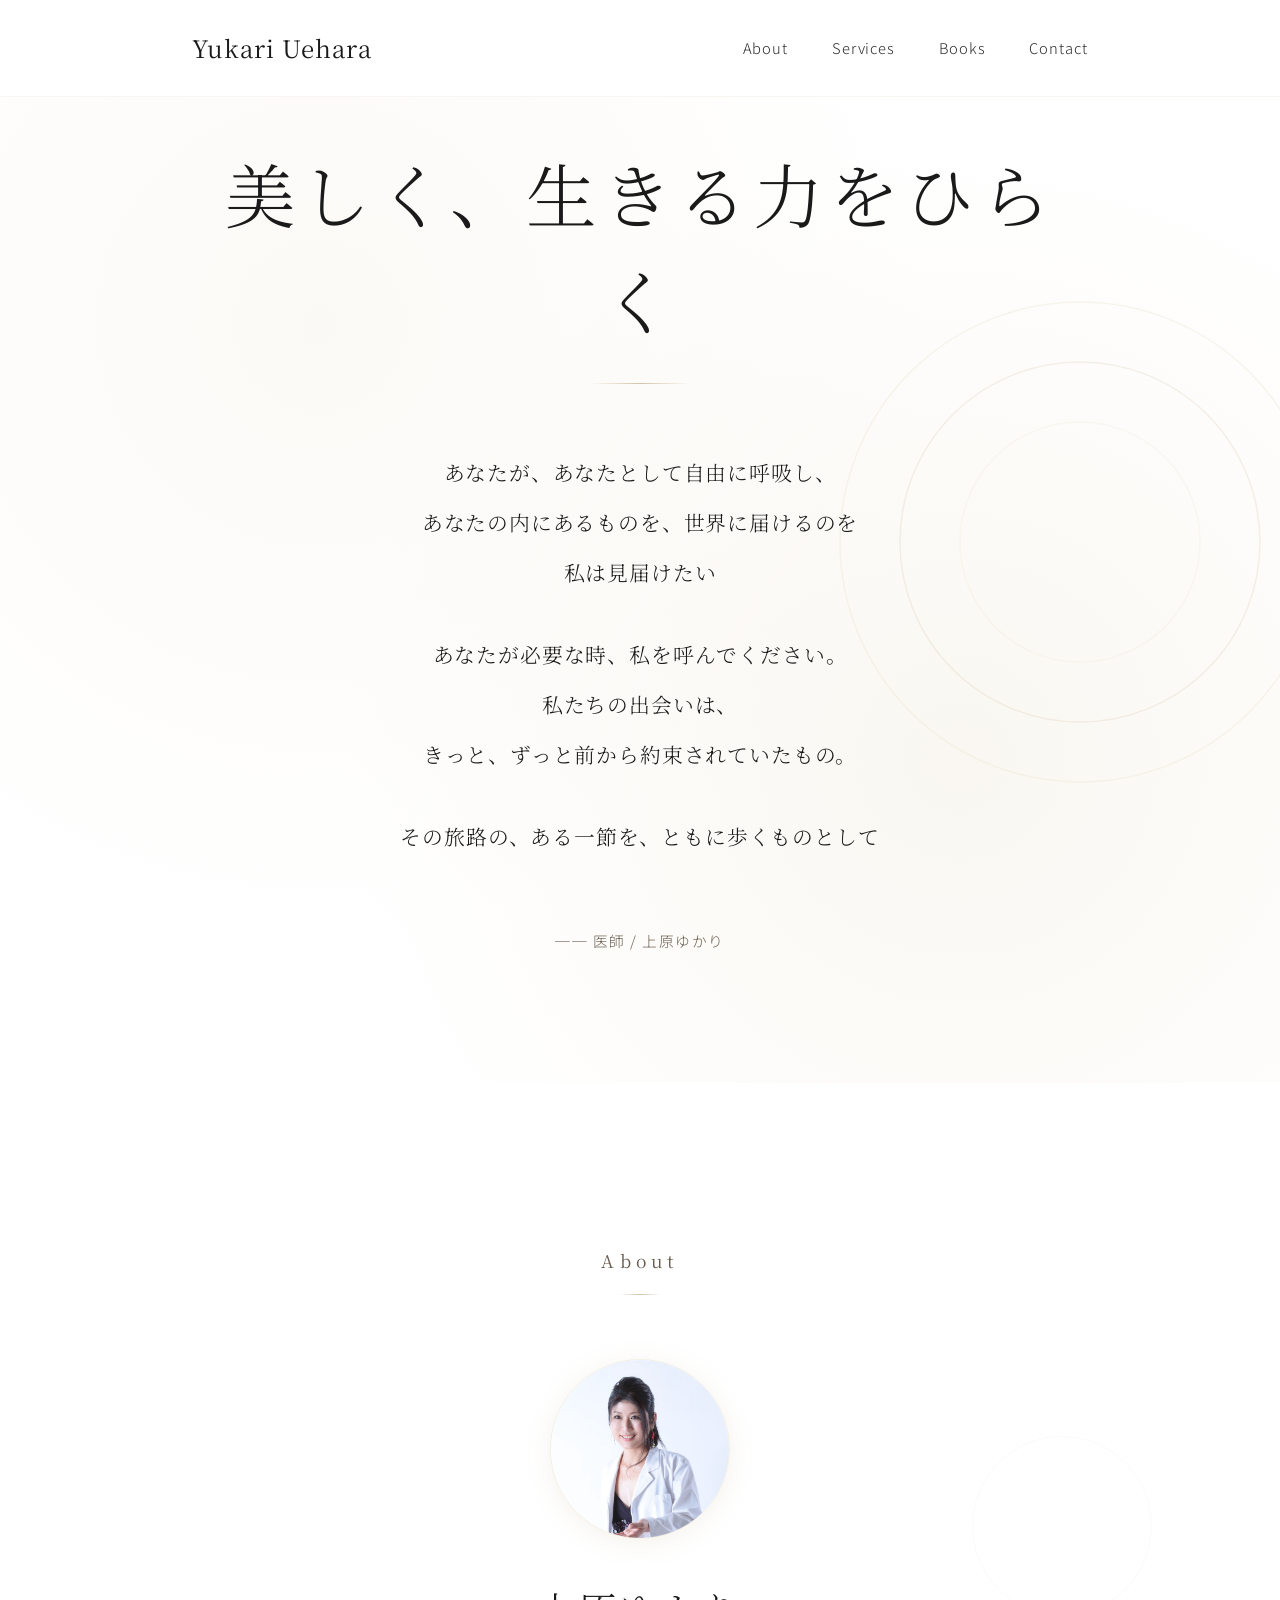
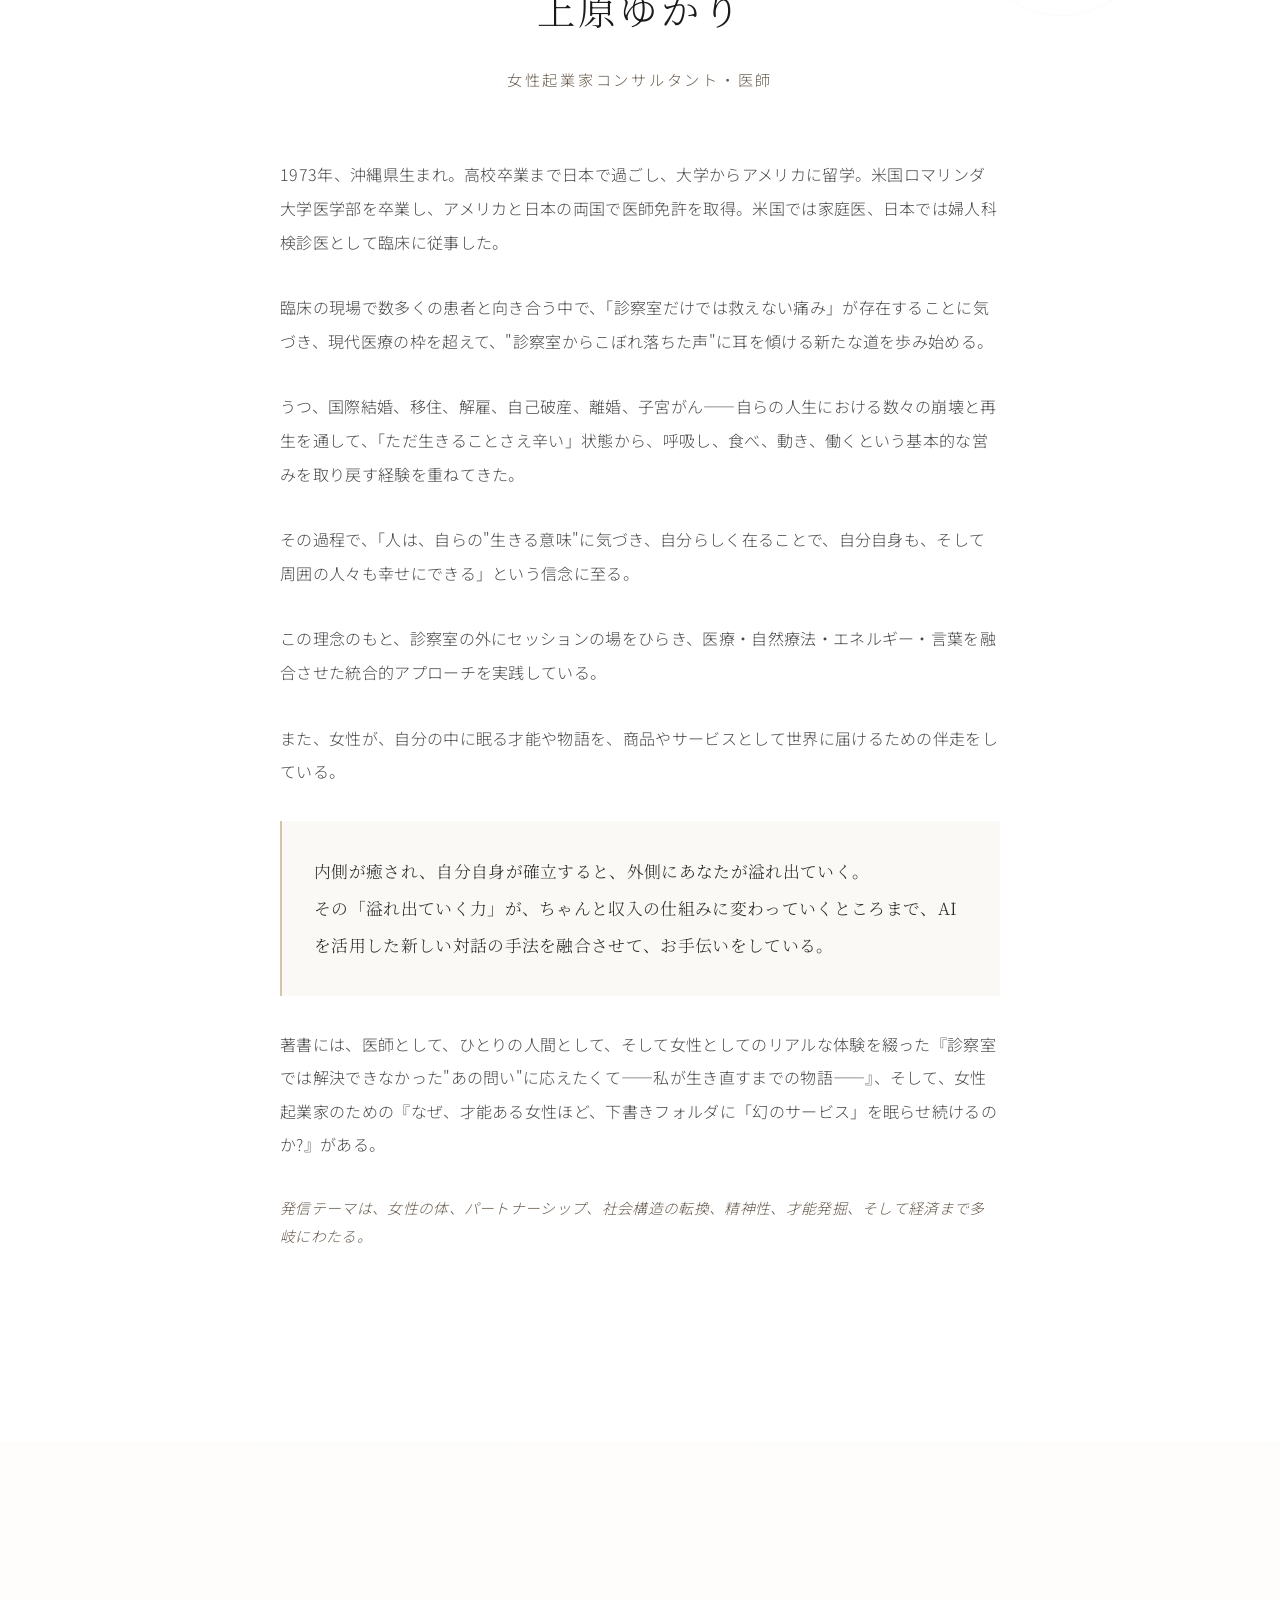
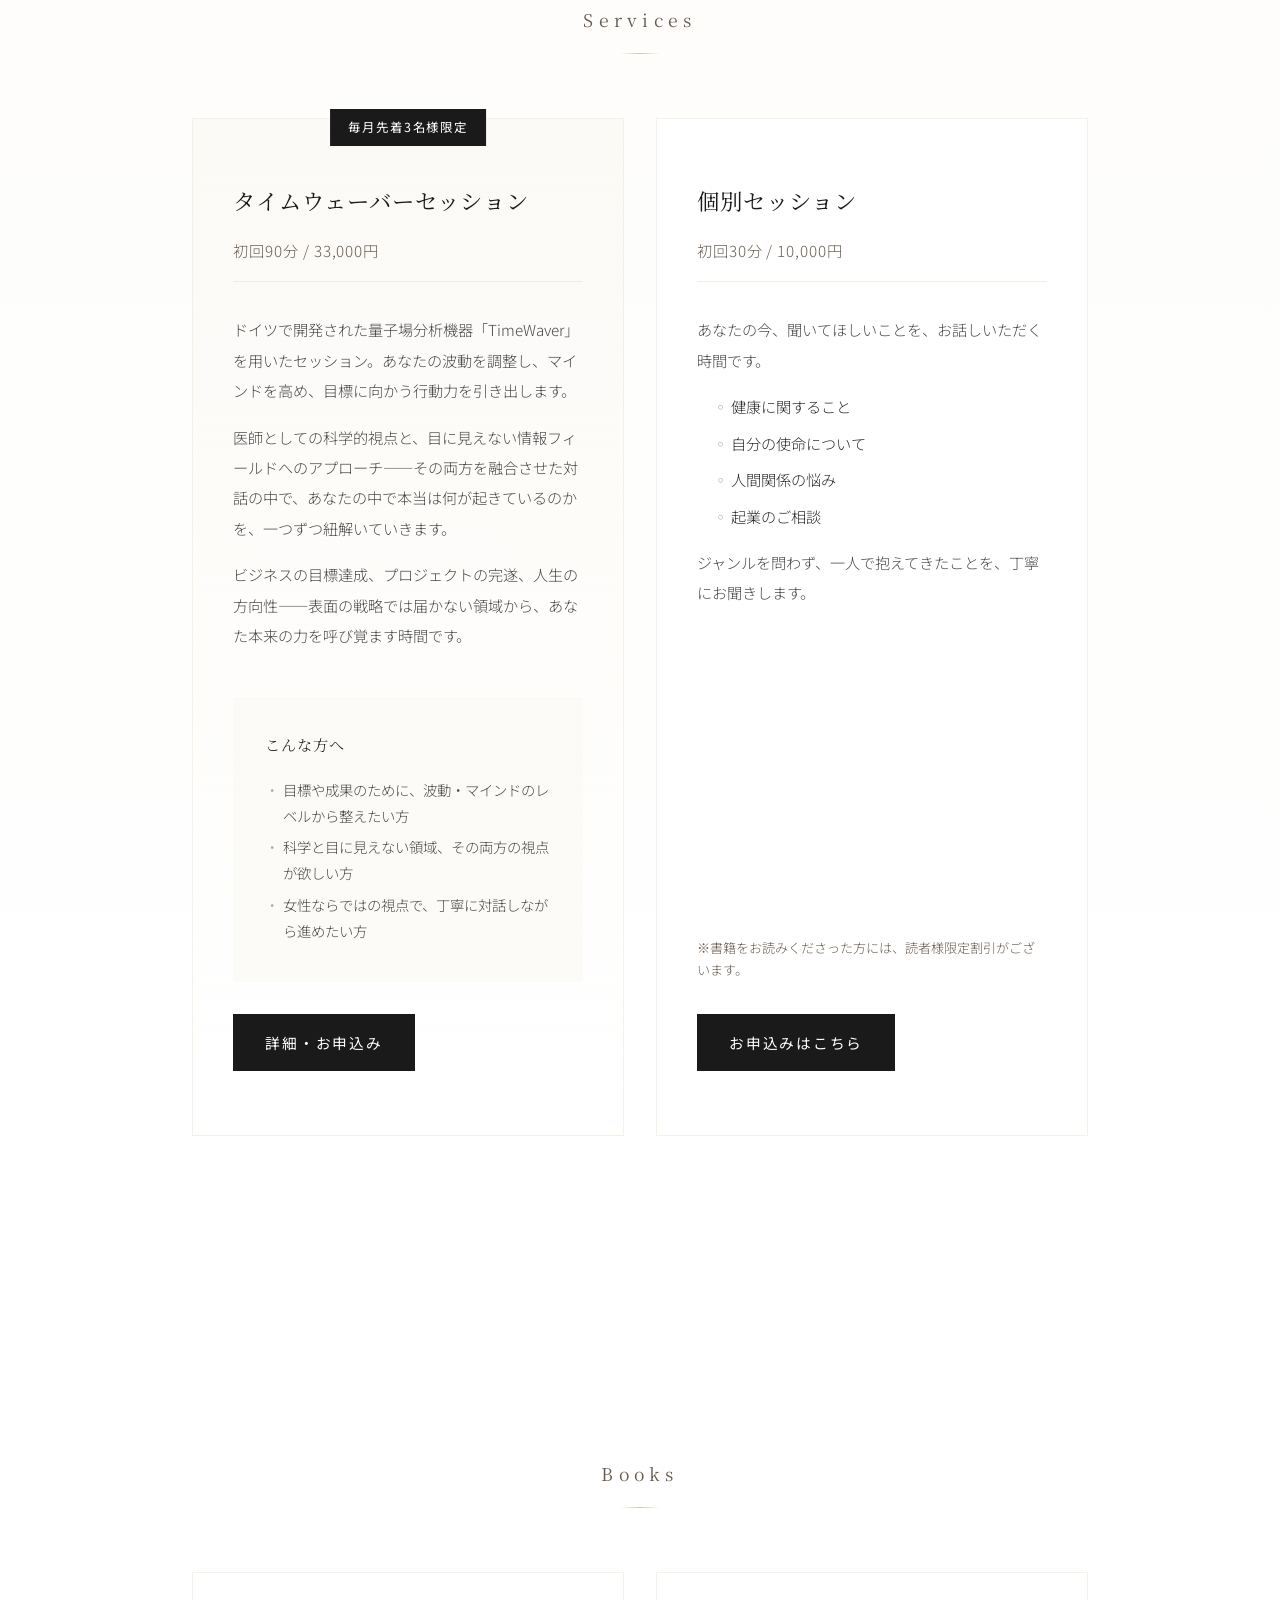
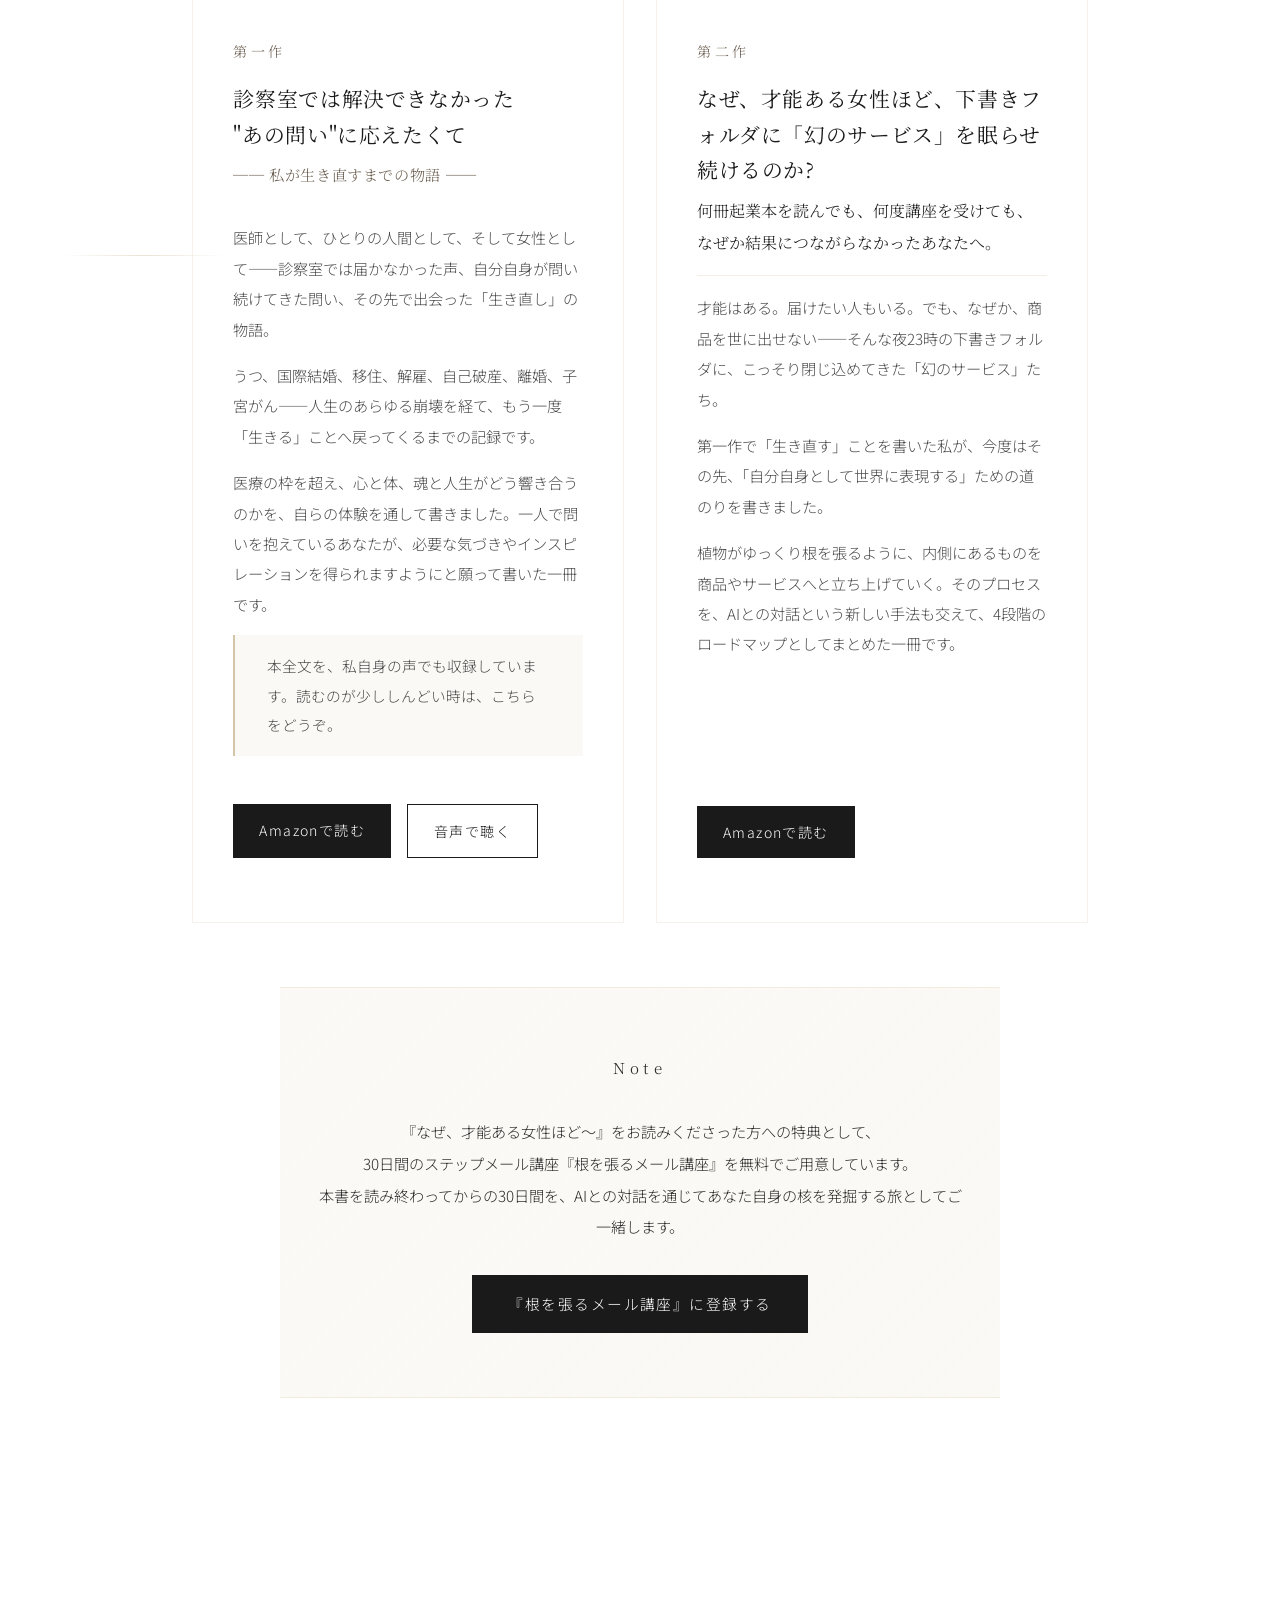
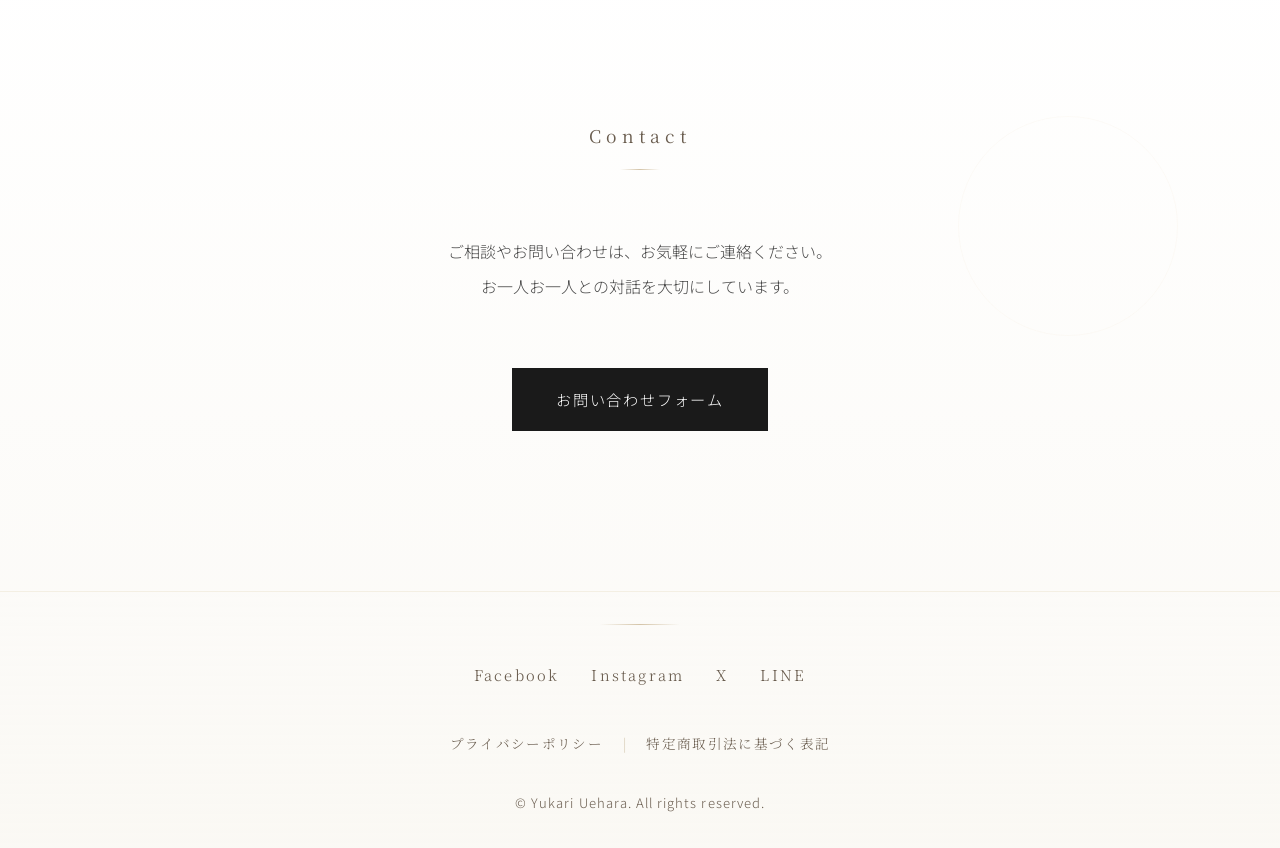
==== commit f3bf65bf: "Add files via upload" ====
--- a/index.html
+++ b/index.html
@@ -253,23 +253,10 @@
                 <a href="https://line.me/R/ti/p/%40xxl5711h" target="_blank" rel="noopener" aria-label="LINE">LINE</a>
             </div>
 
-            <details class="footer-tokutei">
-                <summary>特定商取引法に基づく表記</summary>
-                <div class="tokutei-content">
-                    <dl>
-                        <dt>販売業者</dt><dd>株式会社ナケア</dd>
-                        <dt>販売責任者</dt><dd>上原ゆかり</dd>
-                        <dt>所在地</dt><dd>〒160-0023 東京都新宿区西新宿3丁目3番13号 西新宿水間ビル6階</dd>
-                        <dt>電話番号</dt><dd>070-8300-2403</dd>
-                        <dt>メールアドレス</dt><dd>druehara@gmail.com</dd>
-                        <dt>お支払い方法</dt><dd>クレジットカード または 銀行振込</dd>
-                        <dt>お申込み方法</dt><dd>お問い合わせフォームからご連絡ください</dd>
-                    </dl>
-                </div>
-            </details>
-
             <div class="footer-links">
                 <a href="privacy.html">プライバシーポリシー</a>
+                <span class="footer-links-separator">|</span>
+                <a href="tokushoho.html">特定商取引法に基づく表記</a>
             </div>
 
             <p class="footer-copy">© Yukari Uehara. All rights reserved.</p>
--- a/styles.css
+++ b/styles.css
@@ -987,6 +987,26 @@
 .footer-links a:hover {
     color: var(--color-text-primary);
     border-color: var(--color-beige);
+}
+
+.footer-links-separator {
+    color: var(--color-beige-deep);
+    margin: 0 var(--space-sm);
+    font-size: 0.85rem;
+    opacity: 0.6;
+}
+
+@media (max-width: 480px) {
+    .footer-links {
+        display: flex;
+        flex-direction: column;
+        gap: 0.6em;
+        align-items: center;
+    }
+
+    .footer-links-separator {
+        display: none;
+    }
 }
 
 /* --------------------------------
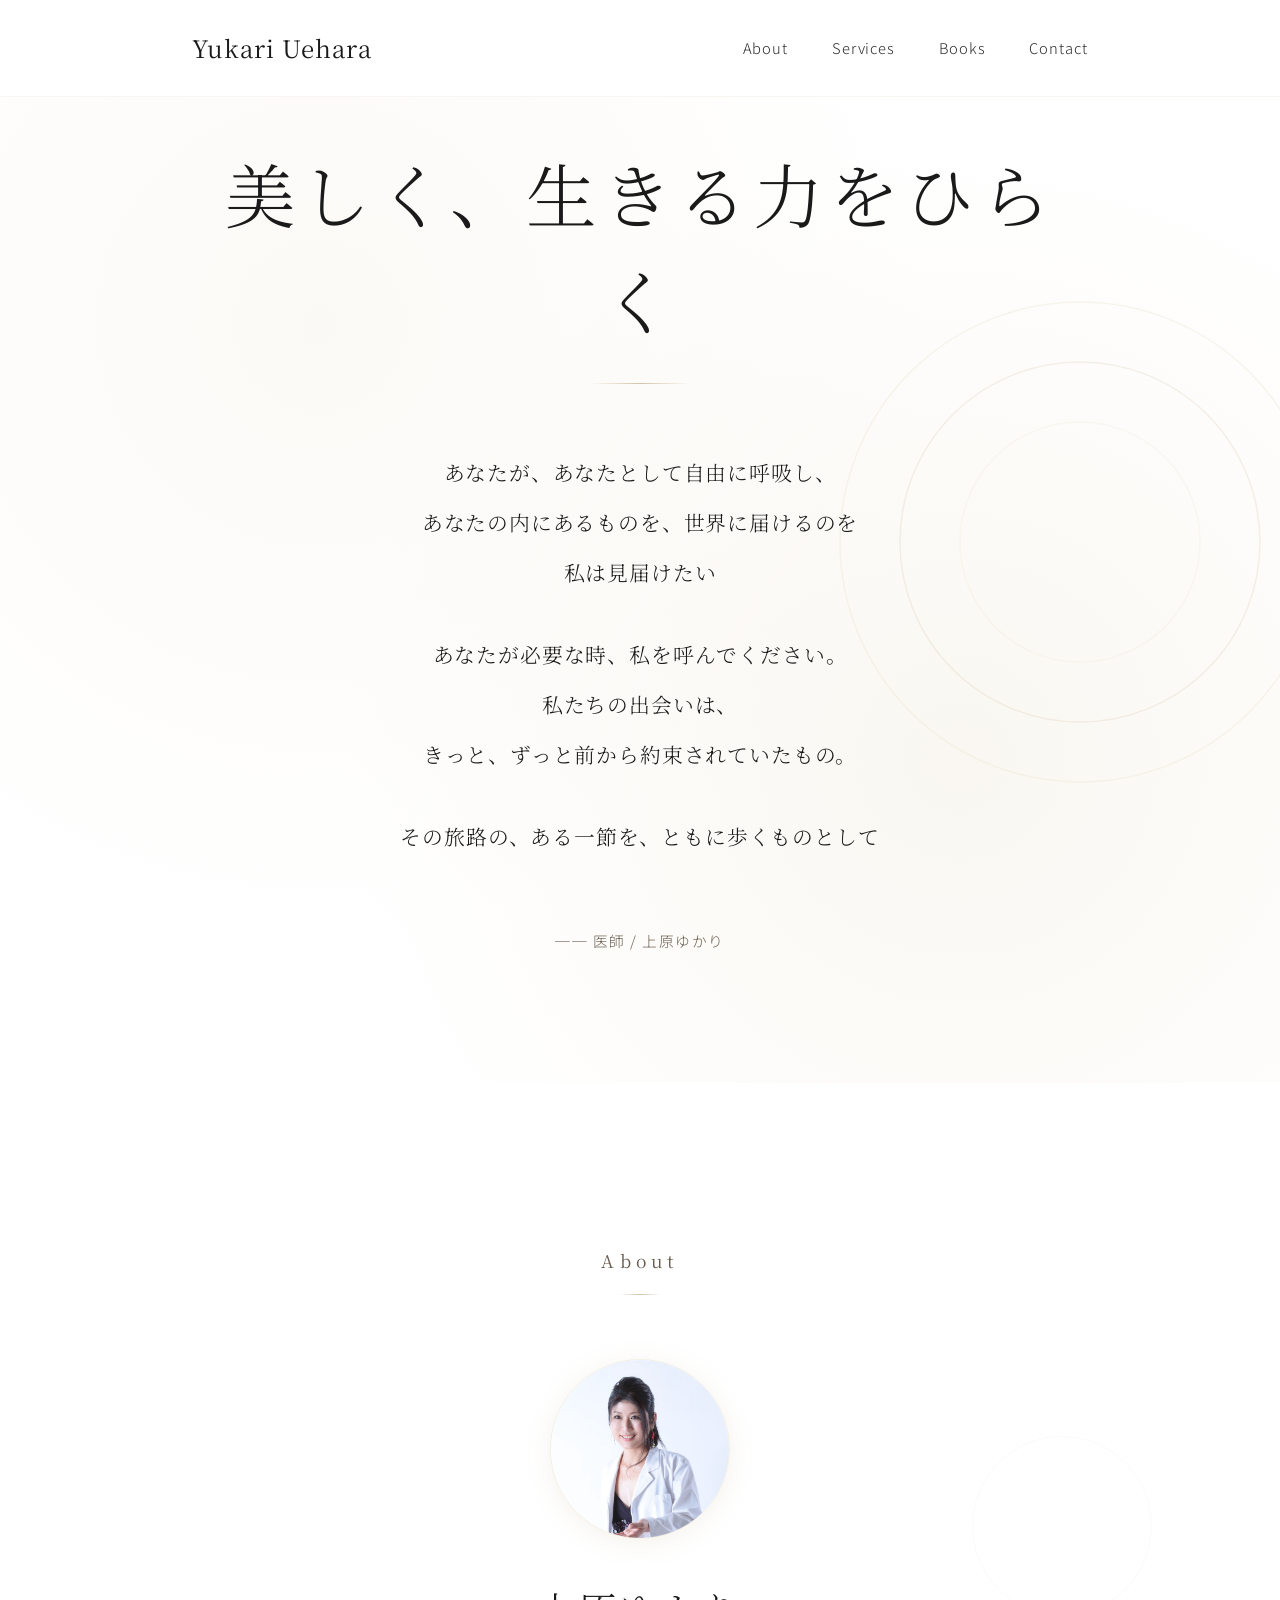
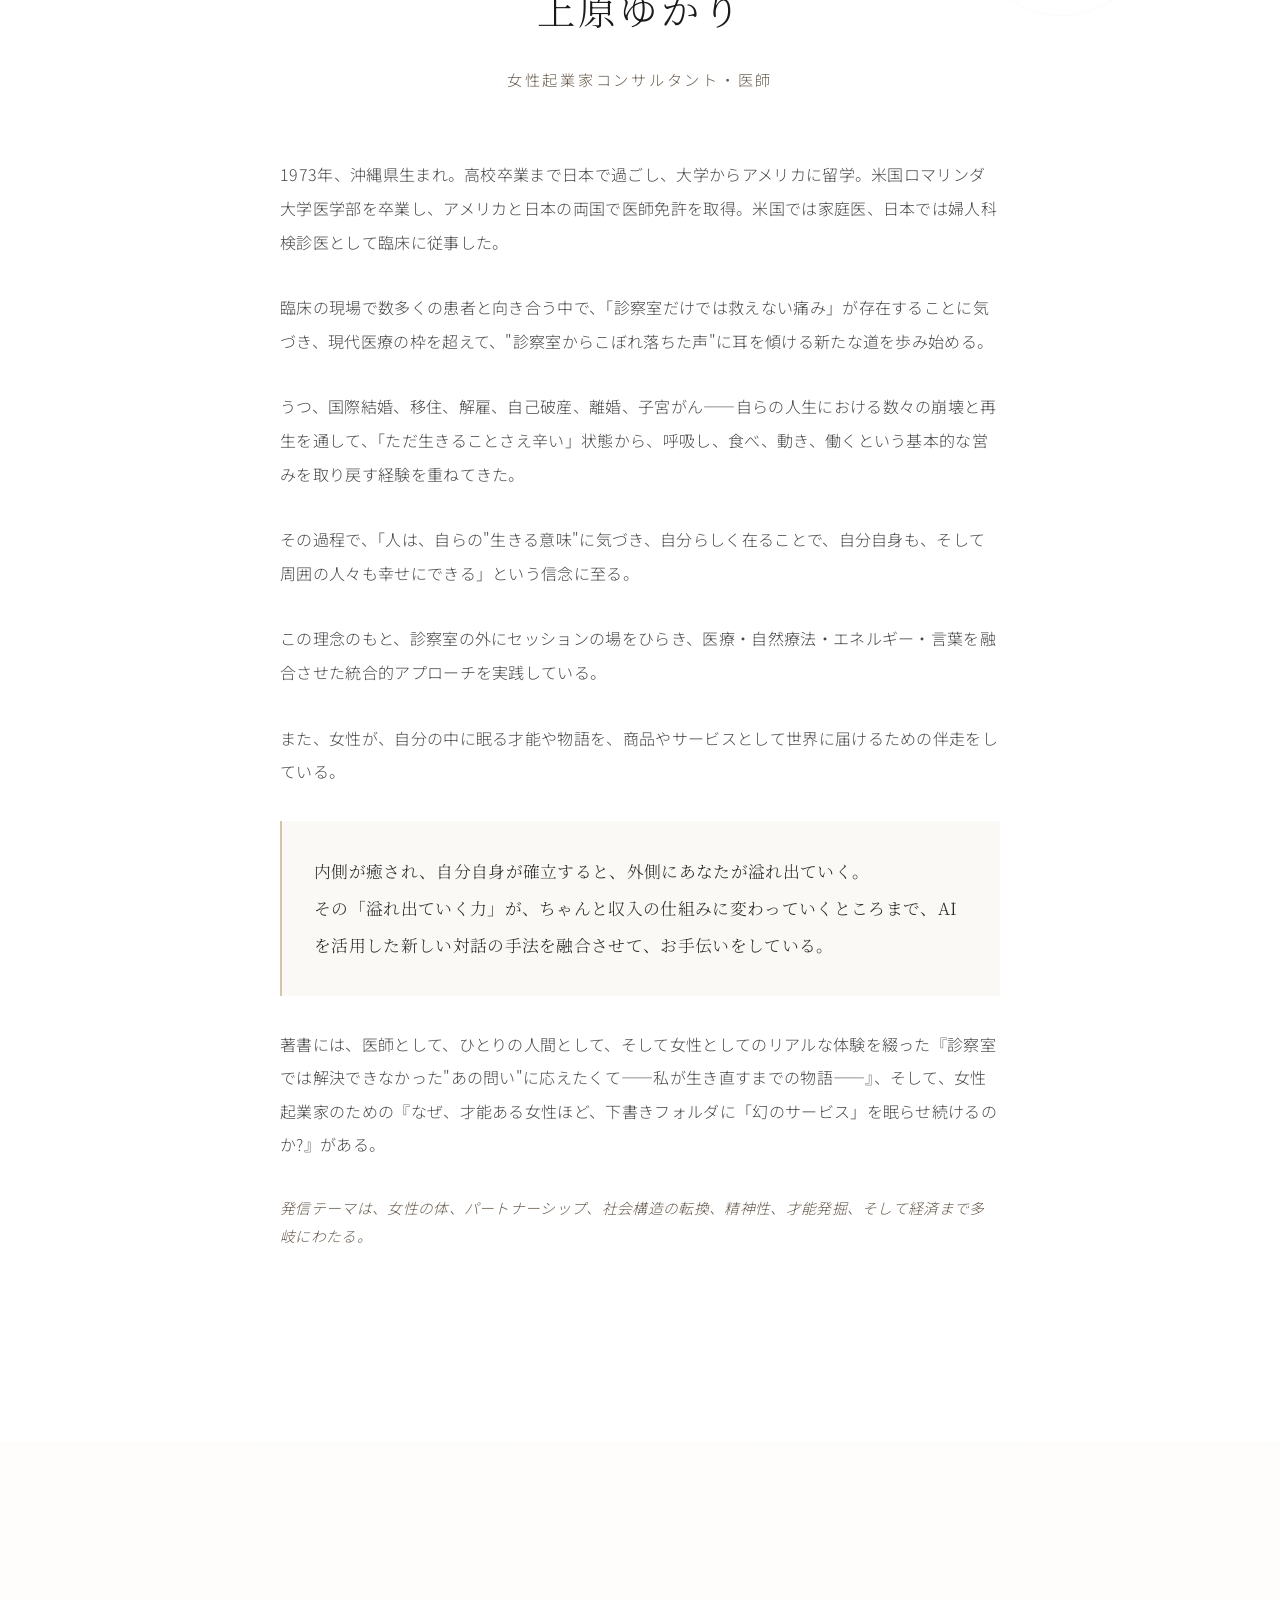
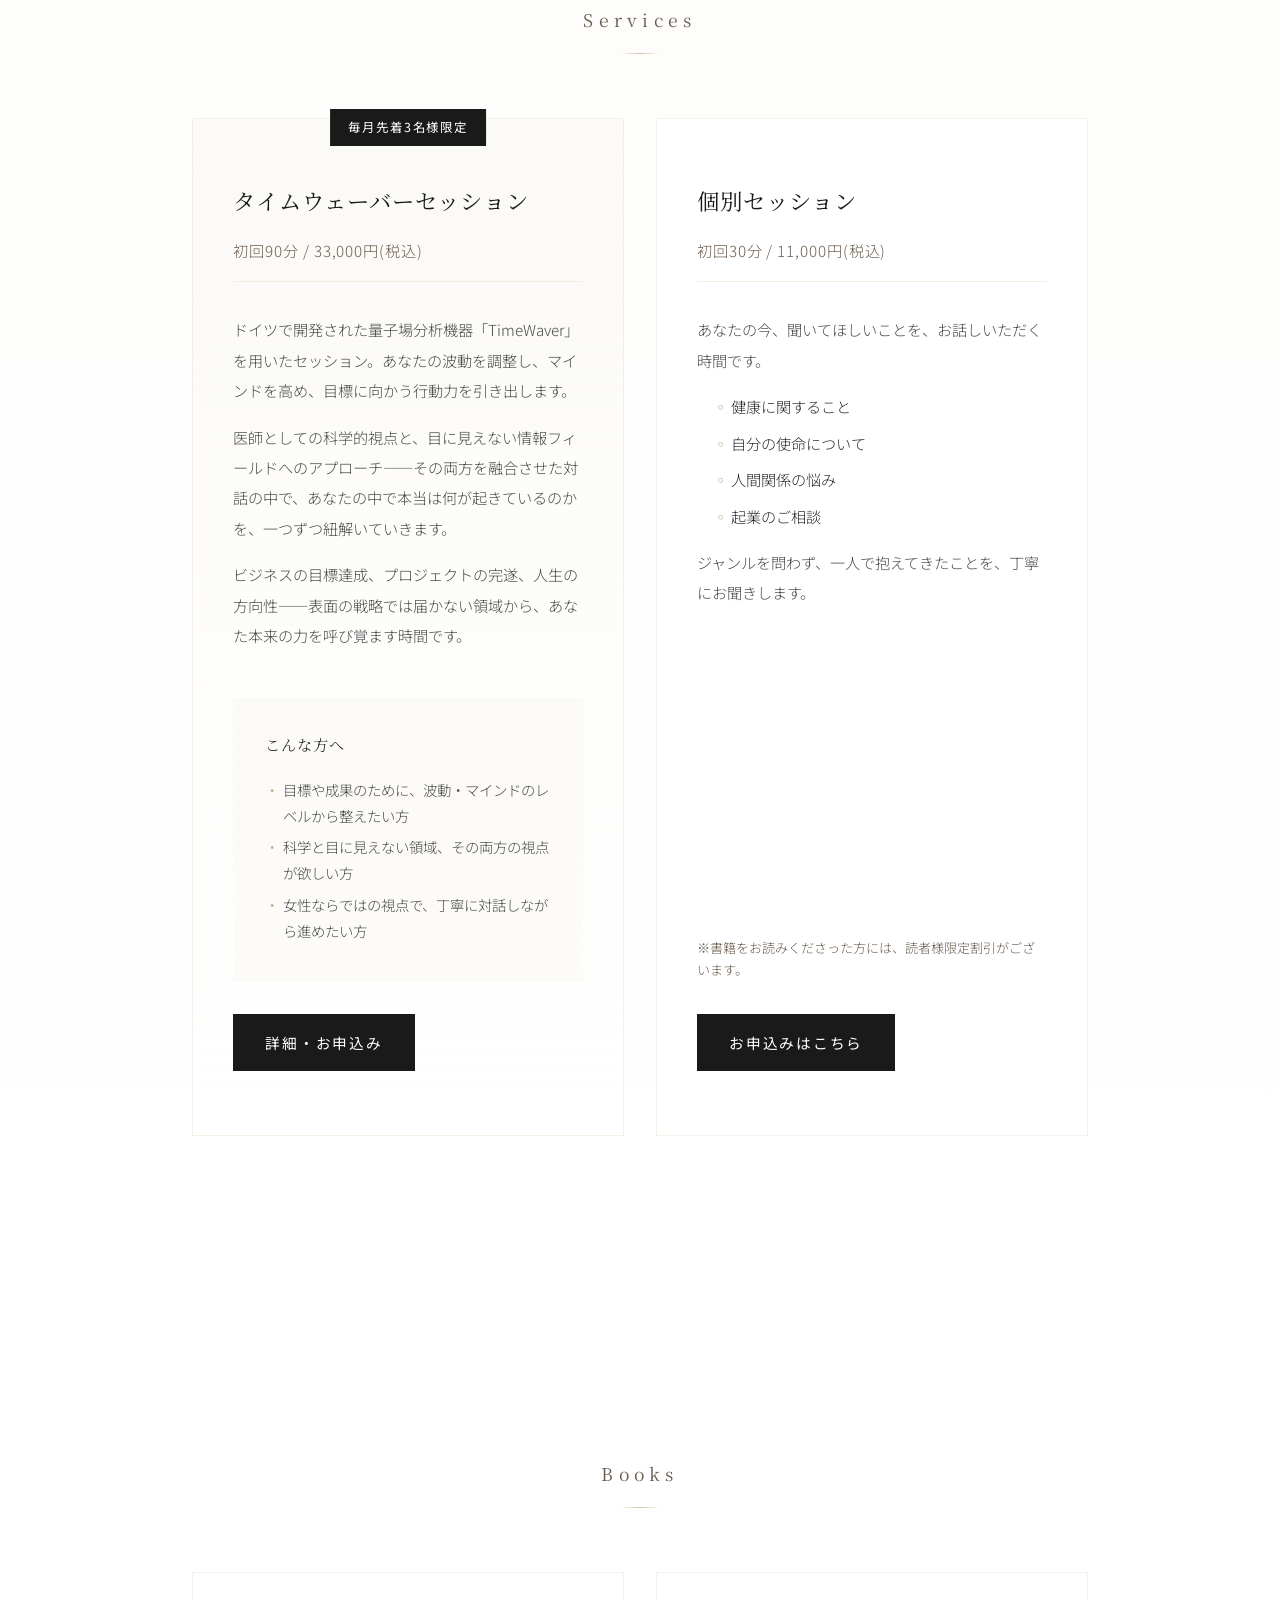
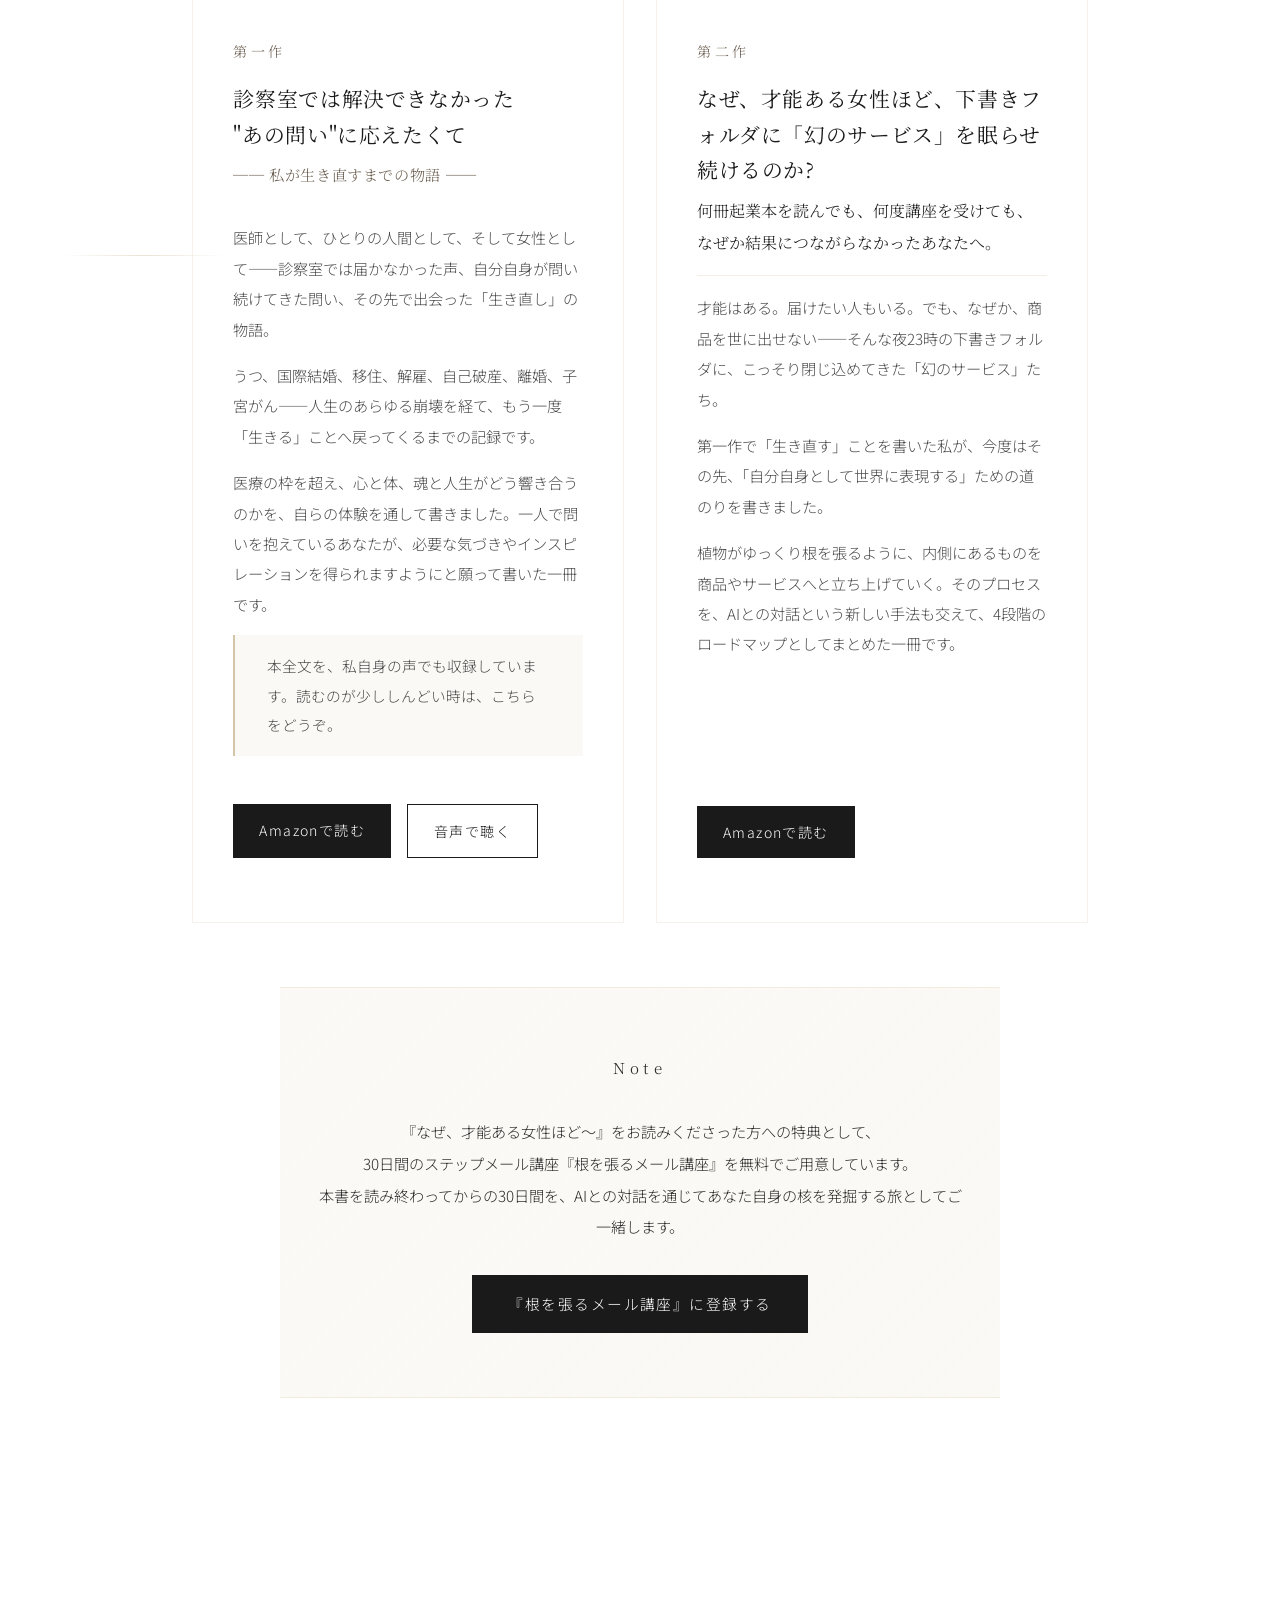
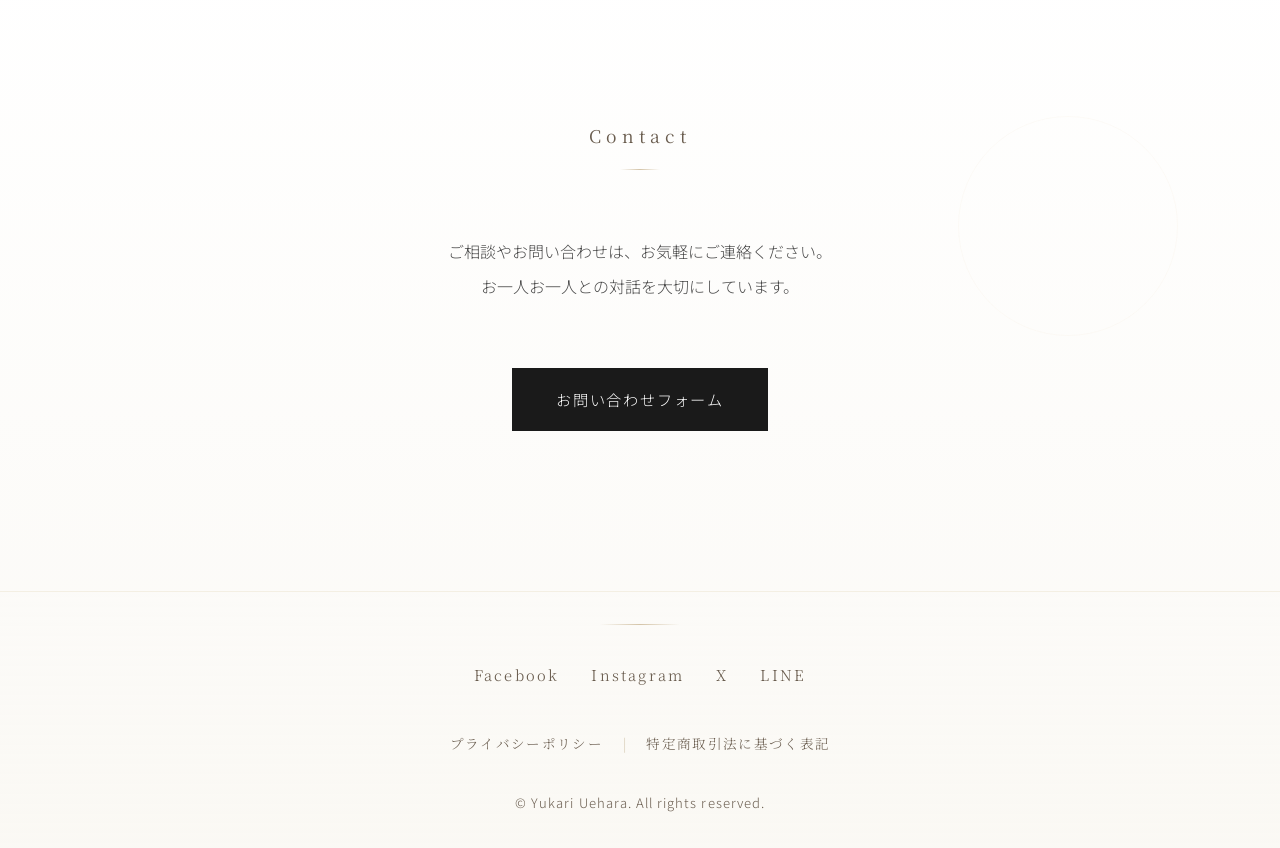
==== commit 6c32ec7b: "Add files via upload" ====
--- a/index.html
+++ b/index.html
@@ -119,7 +119,7 @@
                     <article class="service-card service-primary">
                         <div class="service-tag">毎月先着3名様限定</div>
                         <h3>タイムウェーバーセッション</h3>
-                        <p class="service-price">初回90分 / 33,000円</p>
+                        <p class="service-price">初回90分 / 33,000円(税込)</p>
                         <div class="service-description">
                             <p>
                                 ドイツで開発された量子場分析機器「TimeWaver」を用いたセッション。あなたの波動を調整し、マインドを高め、目標に向かう行動力を引き出します。
@@ -145,7 +145,7 @@
                     <!-- Service 2: 個別セッション -->
                     <article class="service-card">
                         <h3>個別セッション</h3>
-                        <p class="service-price">初回30分 / 10,000円</p>
+                        <p class="service-price">初回30分 / 11,000円(税込)</p>
                         <div class="service-description">
                             <p>あなたの今、聞いてほしいことを、お話しいただく時間です。</p>
                             <ul class="service-topics">
